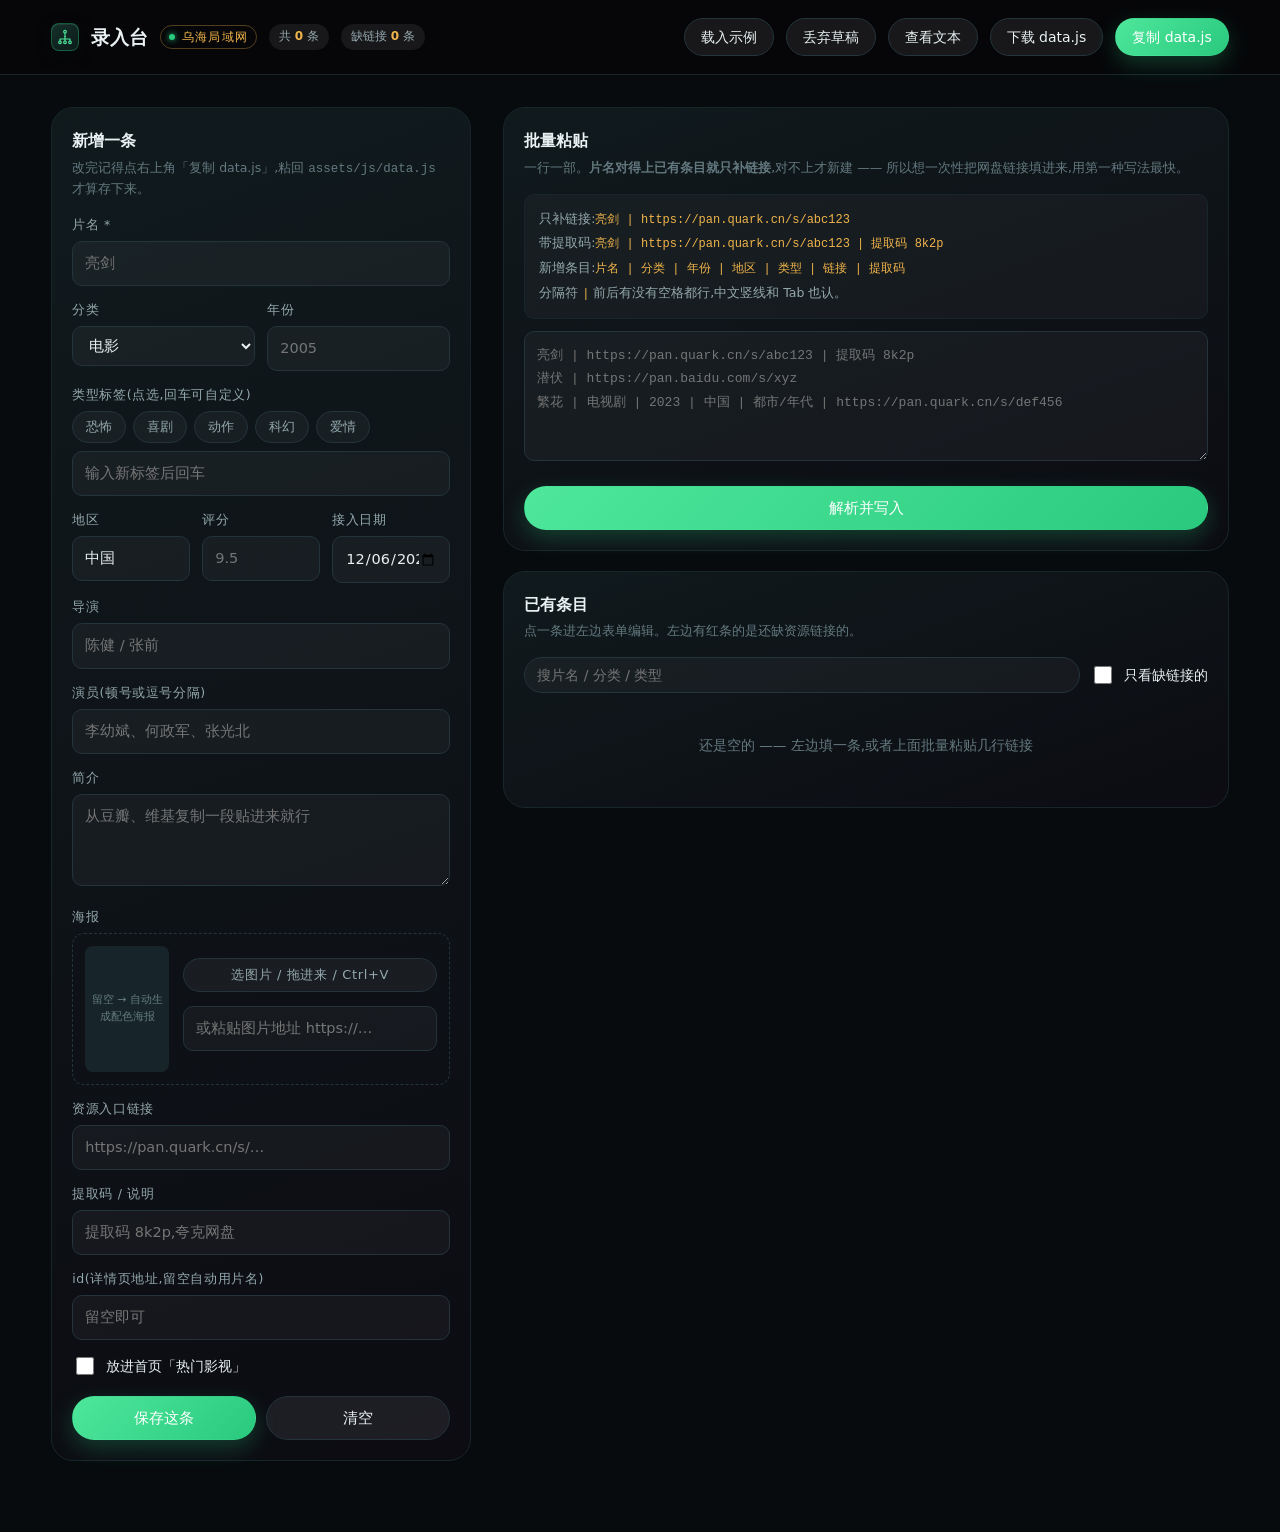
==== admin.html @ fc8cbd67 "视觉改走局域网路子:机房墨绿、节点拓扑、内网地址 配合馆主改名「乌海局域网」,把上一版的海军元素整套替换掉。 待馆主确认,不满意可 revert 本次提交退回海军版。  - 配色:深海墨蓝 → 机房墨" ====
<!DOCTYPE html>
<html lang="zh-CN">
<head>
<meta charset="UTF-8">
<meta name="viewport" content="width=device-width, initial-scale=1, viewport-fit=cover">
<meta name="theme-color" content="#07070a">
<meta name="robots" content="noindex">
<title>录入台 · 乌海局域网的影视收藏馆</title>
<link rel="icon" href="data:image/svg+xml,%3Csvg xmlns='http://www.w3.org/2000/svg' viewBox='0 0 32 32'%3E%3Crect width='32' height='32' rx='8' fill='%230b1a18'/%3E%3Cg fill='none' stroke='%234ee79b' stroke-width='2' stroke-linecap='round' stroke-linejoin='round'%3E%3Ccircle cx='16' cy='7.5' r='2.4'/%3E%3Ccircle cx='7.5' cy='24' r='2.4'/%3E%3Ccircle cx='16' cy='24' r='2.4'/%3E%3Ccircle cx='24.5' cy='24' r='2.4'/%3E%3Cpath d='M16 10v4'/%3E%3Cpath d='M7.5 21.6V18h17v3.6'/%3E%3Cpath d='M16 14v7.6'/%3E%3C/g%3E%3C/svg%3E">
<link rel="stylesheet" href="assets/css/style.css">
<style>
  /* 录入台专用样式,不影响对外的三个页面 */
  body { padding-bottom: 40px; }

  .admin-top {
    display: flex; flex-wrap: wrap; align-items: center; gap: 12px;
    padding: 18px var(--page-x); border-bottom: 1px solid var(--line-soft);
    position: sticky; top: 0; z-index: 40;
    background: rgba(7,7,10,.94); backdrop-filter: blur(16px);
  }
  .admin-top h1 { margin: 0; font-size: 19px; font-weight: 700; }
  .admin-top .badge {
    padding: 3px 10px; border-radius: 999px; font-size: 12px;
    background: rgba(255,255,255,.07); color: var(--text-dim);
  }
  .admin-top .badge b { color: var(--gold); font-variant-numeric: tabular-nums; }
  .admin-top .spacer { margin-inline-start: auto; }
  .admin-top .btn { height: 38px; padding: 0 16px; font-size: 14px; }

  .admin-wrap {
    display: grid; gap: clamp(18px, 3vw, 32px);
    padding: clamp(18px, 3vw, 32px) var(--page-x);
    grid-template-columns: minmax(0, 1fr);
    align-items: start;
  }
  @media (min-width: 1024px) { .admin-wrap { grid-template-columns: minmax(0, 420px) minmax(0, 1fr); } }

  .panel {
    border: 1px solid var(--line-soft); border-radius: var(--radius-lg);
    background: linear-gradient(160deg, var(--surface), #0c0c12); padding: 20px;
  }
  @media (min-width: 1024px) { .panel.sticky { position: sticky; top: 92px; } }
  .panel h2 { margin: 0 0 4px; font-size: 16px; font-weight: 600; }
  .panel .hint { margin: 0 0 16px; color: var(--text-faint); font-size: 12.5px; line-height: 1.6; }

  .field { margin-bottom: 14px; }
  .field label { display: block; margin-bottom: 6px; font-size: 12.5px; color: var(--text-dim); letter-spacing: .05em; }
  .field input[type=text], .field input[type=url], .field input[type=number],
  .field input[type=date], .field select, .field textarea {
    width: 100%; padding: 10px 12px; border-radius: 10px;
    border: 1px solid var(--line); background: rgba(255,255,255,.04);
    font-size: 14.5px; transition: border-color .2s, background .2s;
  }
  .field textarea { resize: vertical; min-height: 92px; line-height: 1.7; }
  .field input:focus, .field select:focus, .field textarea:focus {
    outline: none; border-color: #45454f; background: rgba(255,255,255,.07);
  }
  .field-row { display: grid; gap: 12px; grid-template-columns: repeat(2, minmax(0, 1fr)); }
  .field-row-3 { display: grid; gap: 12px; grid-template-columns: repeat(3, minmax(0, 1fr)); }

  .switch { display: flex; align-items: center; gap: 9px; font-size: 14px; cursor: pointer; }
  .switch input { width: 18px; height: 18px; accent-color: var(--accent); }

  #genre-chips { display: flex; flex-wrap: wrap; gap: 7px; margin-bottom: 8px; min-height: 32px; }

  /* 海报区 */
  .poster-drop {
    display: flex; gap: 14px; align-items: stretch;
    padding: 12px; border: 1px dashed var(--line); border-radius: 12px;
    transition: border-color .2s, background .2s;
  }
  .poster-drop.is-over { border-color: var(--accent-soft); background: rgba(229,50,45,.08); }
  #poster-preview {
    width: 84px; flex-shrink: 0; aspect-ratio: 2/3; border-radius: 8px;
    background: var(--surface-2); display: grid; place-items: center; overflow: hidden;
  }
  #poster-preview img { width: 100%; height: 100%; object-fit: cover; }
  .poster-empty { font-size: 11px; color: var(--text-faint); text-align: center; padding: 6px; line-height: 1.5; }
  .poster-ops { display: flex; flex-direction: column; gap: 8px; justify-content: center; min-width: 0; flex: 1; }
  .poster-ops .file-btn {
    display: inline-flex; align-items: center; justify-content: center; height: 34px;
    border: 1px solid var(--line); border-radius: 999px; font-size: 13px;
    cursor: pointer; background: rgba(255,255,255,.05);
  }
  .poster-ops .file-btn:hover { background: rgba(255,255,255,.1); }
  .poster-ops input[type=file] { display: none; }
  #poster-hint { font-size: 11.5px; color: var(--text-faint); }

  .form-actions { display: flex; gap: 10px; margin-top: 18px; }
  .form-actions .btn { flex: 1; height: 44px; }

  /* 批量区 */
  .bulk textarea {
    width: 100%; min-height: 130px; padding: 12px; border-radius: 10px;
    border: 1px solid var(--line); background: rgba(255,255,255,.04);
    font-family: ui-monospace, Menlo, Consolas, monospace; font-size: 13px; line-height: 1.8;
    resize: vertical;
  }
  .bulk .fmt {
    margin: 10px 0 12px; padding: 12px 14px; border-radius: 10px;
    background: rgba(255,255,255,.03); border: 1px solid var(--line-soft);
    font-size: 12.5px; color: var(--text-dim); line-height: 1.9;
  }
  .bulk .fmt code {
    font-family: ui-monospace, Menlo, Consolas, monospace;
    color: var(--gold); font-size: 12px;
  }

  /* 条目列表 */
  .list-head { display: flex; flex-wrap: wrap; align-items: center; gap: 10px; margin-bottom: 12px; }
  .list-head input[type=search] {
    flex: 1 1 180px; height: 36px; padding: 0 12px; border-radius: 999px;
    border: 1px solid var(--line); background: rgba(255,255,255,.04); font-size: 14px;
  }
  #list { list-style: none; margin: 0; padding: 0; max-height: 64vh; overflow-y: auto; }
  .row-item {
    display: flex; align-items: center; gap: 12px; padding: 9px 10px;
    border-radius: 10px; cursor: pointer; border: 1px solid transparent;
  }
  .row-item:hover { background: var(--surface-2); border-color: var(--line); }
  .row-item.is-missing { box-shadow: inset 2px 0 0 var(--accent); }
  .row-thumb {
    width: 34px; height: 51px; border-radius: 5px; flex-shrink: 0;
    background: var(--surface-2) center/cover no-repeat;
    display: grid; place-items: center; font-size: 15px; color: var(--text-faint);
  }
  .row-main { min-width: 0; flex: 1; }
  .row-title { display: block; font-size: 14.5px; white-space: nowrap; overflow: hidden; text-overflow: ellipsis; }
  .row-meta { display: block; font-size: 12px; color: var(--text-faint); }
  .row-flag { display: flex; gap: 6px; font-size: 11.5px; color: var(--text-faint); white-space: nowrap; }
  .row-flag b { font-weight: 500; padding: 1px 7px; border-radius: 5px; }
  .flag-miss { color: var(--accent-soft); background: rgba(229,50,45,.14); }
  .flag-warn { color: var(--gold); background: rgba(240,194,106,.12); }
  .row-empty { padding: 30px; text-align: center; color: var(--text-faint); font-size: 13.5px; }

  #export-text {
    width: 100%; min-height: 180px; margin-top: 12px; padding: 12px;
    border-radius: 10px; border: 1px solid var(--line); background: #0a0a0f;
    font-family: ui-monospace, Menlo, Consolas, monospace; font-size: 11.5px; line-height: 1.6;
  }

  .toast {
    position: fixed; left: 50%; bottom: 26px; transform: translate(-50%, 20px);
    z-index: 90; padding: 11px 20px; border-radius: 999px;
    background: #f4f4f7; color: #111; font-size: 14px; font-weight: 500;
    box-shadow: var(--shadow); opacity: 0; pointer-events: none;
    transition: opacity .25s, transform .25s;
  }
  .toast.is-on { opacity: 1; transform: translate(-50%, 0); }
  .toast.is-bad { background: var(--accent); color: #fff; }
</style>
</head>
<body data-page="admin">

<div class="admin-top">
  <a class="logo" href="index.html">
    <span class="logo-mark">
      <svg viewBox="0 0 24 24" fill="none" stroke="currentColor" stroke-width="1.7" stroke-linecap="round" stroke-linejoin="round" aria-hidden="true">
        <circle cx="12" cy="4" r="2"/><circle cx="4.5" cy="20" r="2"/>
        <circle cx="12" cy="20" r="2"/><circle cx="19.5" cy="20" r="2"/>
        <path d="M12 6v5"/><path d="M4.5 18v-3h15v3"/><path d="M12 11v7"/>
      </svg>
    </span>
  </a>
  <h1>录入台</h1>
  <span class="logo-owner" data-site="owner" style="display:inline-block">乌海局域网</span>
  <span class="badge">共 <b id="stat-total">0</b> 条</span>
  <span class="badge">缺链接 <b id="stat-missing">0</b> 条</span>

  <span class="spacer"></span>
  <button type="button" class="btn btn-ghost" id="btn-sample">载入示例</button>
  <button type="button" class="btn btn-ghost" id="btn-reset">丢弃草稿</button>
  <button type="button" class="btn btn-ghost" id="btn-show">查看文本</button>
  <button type="button" class="btn btn-ghost" id="btn-download">下载 data.js</button>
  <button type="button" class="btn btn-primary" id="btn-copy">复制 data.js</button>
</div>

<div class="admin-wrap">

  <!-- ======================= 左:单条录入 ======================= -->
  <form class="panel sticky" id="entry-form">
    <h2 id="form-title">新增一条</h2>
    <p class="hint">改完记得点右上角「复制 data.js」,粘回 <code>assets/js/data.js</code> 才算存下来。</p>

    <div class="field">
      <label for="f-title">片名 *</label>
      <input type="text" id="f-title" required placeholder="亮剑">
    </div>

    <div class="field-row">
      <div class="field">
        <label for="f-category">分类</label>
        <select id="f-category"></select>
      </div>
      <div class="field">
        <label for="f-year">年份</label>
        <input type="number" id="f-year" min="1900" max="2100" placeholder="2005">
      </div>
    </div>

    <div class="field">
      <label>类型标签(点选,回车可自定义)</label>
      <div id="genre-chips"></div>
      <input type="text" id="genre-add" placeholder="输入新标签后回车">
    </div>

    <div class="field-row-3">
      <div class="field">
        <label for="f-region">地区</label>
        <input type="text" id="f-region" placeholder="中国">
      </div>
      <div class="field">
        <label for="f-rating">评分</label>
        <input type="number" id="f-rating" step="0.1" min="0" max="10" placeholder="9.5">
      </div>
      <div class="field">
        <label for="f-added">接入日期</label>
        <input type="date" id="f-added">
      </div>
    </div>

    <div class="field">
      <label for="f-director">导演</label>
      <input type="text" id="f-director" placeholder="陈健 / 张前">
    </div>

    <div class="field">
      <label for="f-actors">演员(顿号或逗号分隔)</label>
      <input type="text" id="f-actors" placeholder="李幼斌、何政军、张光北">
    </div>

    <div class="field">
      <label for="f-desc">简介</label>
      <textarea id="f-desc" placeholder="从豆瓣、维基复制一段贴进来就行"></textarea>
    </div>

    <div class="field">
      <label>海报</label>
      <div class="poster-drop" id="poster-drop">
        <div id="poster-preview"><span class="poster-empty">留空 → 自动生成配色海报</span></div>
        <div class="poster-ops">
          <label class="file-btn">
            选图片 / 拖进来 / Ctrl+V
            <input type="file" id="f-poster-file" accept="image/*">
          </label>
          <input type="url" id="f-poster-url" placeholder="或粘贴图片地址 https://…">
          <span id="poster-hint"></span>
          <button type="button" class="file-btn" id="poster-clear" hidden>清除海报</button>
        </div>
      </div>
    </div>

    <div class="field">
      <label for="f-res">资源入口链接</label>
      <input type="url" id="f-res" placeholder="https://pan.quark.cn/s/…">
    </div>

    <div class="field">
      <label for="f-note">提取码 / 说明</label>
      <input type="text" id="f-note" placeholder="提取码 8k2p,夸克网盘">
    </div>

    <div class="field">
      <label for="f-id">id(详情页地址,留空自动用片名)</label>
      <input type="text" id="f-id" placeholder="留空即可">
    </div>

    <label class="switch">
      <input type="checkbox" id="f-hot"> 放进首页「热门影视」
    </label>

    <div class="form-actions">
      <button type="submit" class="btn btn-primary">保存这条</button>
      <button type="button" class="btn btn-ghost" id="btn-clear">清空</button>
      <button type="button" class="btn btn-ghost" id="btn-del" hidden>删除</button>
    </div>
  </form>

  <!-- ======================= 右:批量 + 列表 ======================= -->
  <div>
    <div class="panel bulk" style="margin-bottom: 20px">
      <h2>批量粘贴</h2>
      <p class="hint">一行一部。<b>片名对得上已有条目就只补链接</b>,对不上才新建 —— 所以想一次性把网盘链接填进来,用第一种写法最快。</p>

      <div class="fmt">
        只补链接:<code>亮剑 | https://pan.quark.cn/s/abc123</code><br>
        带提取码:<code>亮剑 | https://pan.quark.cn/s/abc123 | 提取码 8k2p</code><br>
        新增条目:<code>片名 | 分类 | 年份 | 地区 | 类型 | 链接 | 提取码</code><br>
        分隔符 <code>|</code> 前后有没有空格都行,中文竖线和 Tab 也认。
      </div>

      <textarea id="bulk-text" placeholder="亮剑 | https://pan.quark.cn/s/abc123 | 提取码 8k2p
潜伏 | https://pan.baidu.com/s/xyz
繁花 | 电视剧 | 2023 | 中国 | 都市/年代 | https://pan.quark.cn/s/def456"></textarea>
      <div class="form-actions">
        <button type="button" class="btn btn-primary" id="bulk-run">解析并写入</button>
      </div>
    </div>

    <div class="panel">
      <h2>已有条目</h2>
      <p class="hint">点一条进左边表单编辑。左边有红条的是还缺资源链接的。</p>
      <div class="list-head">
        <input type="search" id="list-search" placeholder="搜片名 / 分类 / 类型">
        <label class="switch"><input type="checkbox" id="only-missing"> 只看缺链接的</label>
      </div>
      <ul id="list"></ul>
      <textarea id="export-text" hidden readonly></textarea>
    </div>
  </div>
</div>

<div class="toast" id="toast"></div>

<script src="assets/js/site.js"></script>
<script src="assets/js/data.js"></script>
<!-- 只有录入台会加载示例数据;对外的三个页面不加载 -->
<script src="data/示例数据.js"></script>
<script src="assets/js/app.js"></script>
<script src="assets/js/admin.js"></script>
</body>
</html>
---- assets/css/style.css ----
/* ==========================================================================
   影视收藏馆 · 全站样式
   深色影院质感 / 海报卡片 / 手机 2 列 · 平板 3 列 · 电脑 5 列
   ========================================================================== */

/* --------------------------------------------------------------- 设计变量 */
:root {
  /* 机房打底。绿是链路灯(通了),琥珀是活动灯(在传),红留给告警 */
  --bg:            #070b0d;
  --bg-soft:       #0b1114;
  --surface:       #101a1d;
  --surface-2:     #17252a;
  --line:          #23343a;
  --line-soft:     #18262b;

  --text:          #e9f1f2;
  --text-dim:      #93a8ad;
  --text-faint:    #63797f;

  --accent:        #29c97e;   /* 链路灯绿 */
  --accent-soft:   #4ee79b;
  --alert:         #e5563f;   /* 告警 */
  --gold:          #f0b44a;   /* 活动灯琥珀 */

  --radius-sm: 8px;
  --radius:    14px;
  --radius-lg: 22px;

  --shadow:      0 18px 40px rgba(0, 0, 0, .55);
  --shadow-card: 0 12px 28px rgba(0, 0, 0, .45);

  --header-h: 66px;
  --page-x:   clamp(16px, 4vw, 56px);
  --ease:     cubic-bezier(.22, .61, .36, 1);

  --font: "PingFang SC", "Hiragino Sans GB", "Microsoft YaHei", "Source Han Sans SC",
          "Noto Sans CJK SC", system-ui, -apple-system, "Segoe UI", sans-serif;
  --font-serif: "Songti SC", "SimSun", "Source Han Serif SC", "Noto Serif CJK SC", serif;
}

/* ------------------------------------------------------------------ 基础 */
* { box-sizing: border-box; }

html { -webkit-text-size-adjust: 100%; }

body {
  margin: 0;
  background: var(--bg);
  color: var(--text);
  font-family: var(--font);
  font-size: 15px;
  line-height: 1.6;
  padding-bottom: env(safe-area-inset-bottom);
  -webkit-font-smoothing: antialiased;
}

/* 页面底部给手机底栏留出空间 */
body { padding-bottom: calc(72px + env(safe-area-inset-bottom)); }
@media (min-width: 768px) { body { padding-bottom: 0; } }

img { max-width: 100%; display: block; }

/* 元素只要设了 display,浏览器默认的 [hidden]{display:none} 就压不住了,
   而站里到处在用 hidden 开关区块,所以这里统一兜底 */
[hidden] { display: none !important; }

a { color: inherit; text-decoration: none; }

button, input, select { font: inherit; color: inherit; }

::selection { background: var(--accent); color: #fff; }

:focus-visible {
  outline: 2px solid var(--accent-soft);
  outline-offset: 3px;
  border-radius: 4px;
}

/* 滚动条(桌面) */
::-webkit-scrollbar { width: 10px; height: 10px; }
::-webkit-scrollbar-track { background: var(--bg); }
::-webkit-scrollbar-thumb { background: #25383e; border-radius: 10px; border: 3px solid var(--bg); }
::-webkit-scrollbar-thumb:hover { background: #334d55; }

.wrap { padding-inline: var(--page-x); }

.sr-only {
  position: absolute; width: 1px; height: 1px;
  padding: 0; margin: -1px; overflow: hidden;
  clip: rect(0 0 0 0); white-space: nowrap; border: 0;
}

/* ------------------------------------------------------------------ 顶栏 */
.site-header {
  position: sticky;
  top: 0;
  z-index: 50;
  height: var(--header-h);
  display: flex;
  align-items: center;
  gap: 18px;
  padding-inline: var(--page-x);
  background: rgba(7, 11, 13, .72);
  backdrop-filter: blur(18px) saturate(160%);
  -webkit-backdrop-filter: blur(18px) saturate(160%);
  border-bottom: 1px solid transparent;
  transition: background .3s var(--ease), border-color .3s var(--ease);
}
.site-header.is-stuck {
  background: rgba(7, 11, 13, .94);
  border-bottom-color: var(--line-soft);
}

.logo {
  display: flex;
  align-items: center;
  gap: 9px;
  font-size: 17px;
  font-weight: 700;
  letter-spacing: .06em;
  white-space: nowrap;
  flex-shrink: 0;
}
.logo-mark {
  width: 28px; height: 28px;
  border-radius: 8px;
  display: grid; place-items: center;
  background: linear-gradient(145deg, #16302a, #0b1a18);
  border: 1px solid rgba(41, 201, 126, .34);
  box-shadow: 0 4px 14px rgba(4, 12, 10, .6), inset 0 1px 0 rgba(255, 255, 255, .07);
  color: var(--accent-soft);
  flex-shrink: 0;
}
.logo-mark svg { width: 16px; height: 16px; }
.logo-text { background: linear-gradient(100deg, #fff 30%, #d7b98a); -webkit-background-clip: text; background-clip: text; color: transparent; }

/* 馆主署名:跟在站名后面的小字,窄屏收起免得挤掉搜索框 */
.logo-owner {
  display: inline-block;
  padding: 2px 8px;
  border: 1px solid rgba(240, 180, 74, .32);
  border-radius: 999px;
  color: var(--gold);
  font-size: 11.5px;
  font-weight: 500;
  letter-spacing: .1em;
  white-space: nowrap;
}
/* 手机上放不下「站名 + 署名」两截,那就让署名直接当品牌 —— 
   反正这是私人片库,名字比「影视收藏馆」四个字更该留在顶栏 */
@media (max-width: 519px) {
  .logo-text { display: none; }
  .logo-owner {
    padding: 0;
    border: 0;
    background: none;
    font-size: 16px;
    font-weight: 700;
    letter-spacing: .04em;
  }
}

/* 署名前面那颗小灯:链路已连接 */
.logo-owner::before {
  content: '';
  display: inline-block;
  width: 6px; height: 6px;
  margin-inline-end: 7px;
  vertical-align: 1px;
  border-radius: 50%;
  background: var(--accent);
  box-shadow: 0 0 6px var(--accent);
  animation: link-blink 3.2s ease-in-out infinite;
}
@keyframes link-blink { 0%, 88%, 100% { opacity: 1; } 92% { opacity: .25; } }
@media (prefers-reduced-motion: reduce) { .logo-owner::before { animation: none; } }

.footer-sign { color: var(--text-dim); font-size: 12.5px; letter-spacing: .06em; white-space: nowrap; }
.footer-sign b { color: var(--gold); font-weight: 600; }

.main-nav { display: none; gap: 4px; margin-inline-start: 8px; }
@media (min-width: 768px) { .main-nav { display: flex; } }
.main-nav a {
  padding: 7px 14px;
  border-radius: 999px;
  font-size: 14.5px;
  color: var(--text-dim);
  transition: color .2s, background .2s;
}
.main-nav a:hover { color: var(--text); background: rgba(255, 255, 255, .06); }
.main-nav a.is-active { color: var(--text); font-weight: 600; }
.main-nav a.is-active::after {
  content: '';
  display: block;
  height: 2px; width: 18px;
  margin: 4px auto -4px;
  border-radius: 2px;
  background: var(--accent);
}

/* 顶栏搜索 */
.header-search {
  margin-inline-start: auto;
  position: relative;
  flex: 0 1 340px;
  min-width: 0;
}
.header-search input {
  width: 100%;
  height: 40px;
  padding: 0 38px 0 40px;
  border-radius: 999px;
  border: 1px solid var(--line);
  background: rgba(255, 255, 255, .05);
  transition: border-color .2s, background .2s, box-shadow .2s;
}
.header-search input::placeholder { color: var(--text-faint); }
.header-search input:focus {
  outline: none;
  border-color: #2f4a52;
  background: rgba(255, 255, 255, .09);
  box-shadow: 0 0 0 4px rgba(41, 201, 126, .14);
}
.header-search .icon-search {
  position: absolute; left: 14px; top: 50%;
  transform: translateY(-50%);
  width: 16px; height: 16px;
  color: var(--text-faint);
  pointer-events: none;
}
.header-search .clear-btn {
  position: absolute; right: 8px; top: 50%;
  transform: translateY(-50%);
  width: 26px; height: 26px;
  border: 0; border-radius: 50%;
  background: rgba(255, 255, 255, .1);
  color: var(--text-dim);
  cursor: pointer;
  display: none;
  place-items: center;
  font-size: 15px;
  line-height: 1;
}
.header-search.has-value .clear-btn { display: grid; }
.header-search .clear-btn:hover { background: rgba(255, 255, 255, .18); color: #fff; }

/* 顶栏搜索联想 */
.suggest {
  position: absolute;
  top: calc(100% + 10px);
  left: 0; right: 0;
  background: var(--surface);
  border: 1px solid var(--line);
  border-radius: var(--radius);
  box-shadow: var(--shadow);
  overflow: hidden;
  display: none;
  max-height: min(60vh, 420px);
  overflow-y: auto;
}
.suggest.is-open { display: block; }
.suggest-item {
  display: flex;
  align-items: center;
  gap: 12px;
  padding: 9px 12px;
  cursor: pointer;
  border-bottom: 1px solid var(--line-soft);
}
.suggest-item:last-child { border-bottom: 0; }
.suggest-item:hover, .suggest-item.is-cursor { background: var(--surface-2); }
.suggest-thumb { width: 34px; height: 48px; border-radius: 5px; overflow: hidden; flex-shrink: 0; }
.suggest-body { min-width: 0; }
.suggest-title { font-size: 14.5px; white-space: nowrap; overflow: hidden; text-overflow: ellipsis; }
.suggest-meta { font-size: 12px; color: var(--text-faint); }
.suggest-empty { padding: 18px; text-align: center; color: var(--text-faint); font-size: 13.5px; }

/* ------------------------------------------------------------ 手机底部导航 */
.tab-bar {
  position: fixed;
  left: 0; right: 0; bottom: 0;
  z-index: 60;
  display: grid;
  grid-template-columns: repeat(4, 1fr);
  background: rgba(9, 15, 17, .93);
  backdrop-filter: blur(20px);
  -webkit-backdrop-filter: blur(20px);
  border-top: 1px solid var(--line-soft);
  padding-bottom: env(safe-area-inset-bottom);
}
@media (min-width: 768px) { .tab-bar { display: none; } }
.tab-bar a {
  display: flex;
  flex-direction: column;
  align-items: center;
  gap: 3px;
  padding: 9px 0 8px;
  font-size: 11px;
  color: var(--text-faint);
  min-height: 56px;
  justify-content: center;
}
.tab-bar a svg { width: 21px; height: 21px; }
.tab-bar a.is-active { color: var(--accent-soft); }

/* --------------------------------------------------------------- 通用组件 */
.section { margin-block: clamp(30px, 5vw, 54px); }

.section-head {
  display: flex;
  align-items: baseline;
  gap: 14px;
  margin-bottom: 16px;
  padding-inline: var(--page-x);
}
.section-title {
  margin: 0;
  font-size: clamp(19px, 2.4vw, 25px);
  font-weight: 700;
  letter-spacing: .02em;
}
.section-title .bar {          /* 链路指示:上绿下琥珀,取自交换机面板灯 */
  display: inline-block;
  width: 4px; height: .9em;
  margin-inline-end: 10px;
  vertical-align: -1px;
  border-radius: 2px;
  background: linear-gradient(180deg, var(--accent) 0 55%, var(--gold) 55% 100%);
}
.section-sub { color: var(--text-faint); font-size: 13px; }
.section-more {
  margin-inline-start: auto;
  color: var(--text-dim);
  font-size: 13.5px;
  white-space: nowrap;
  transition: color .2s;
}
.section-more:hover { color: var(--accent-soft); }

.btn {
  display: inline-flex;
  align-items: center;
  justify-content: center;
  gap: 8px;
  height: 44px;
  padding: 0 22px;
  border: 1px solid transparent;
  border-radius: 999px;
  background: var(--surface-2);
  font-size: 15px;
  font-weight: 500;
  cursor: pointer;
  transition: transform .15s var(--ease), background .2s, border-color .2s, opacity .2s;
}
.btn:hover { transform: translateY(-1px); }
.btn:active { transform: translateY(0); }
.btn svg { width: 17px; height: 17px; }
.btn-primary {
  background: linear-gradient(135deg, var(--accent-soft), var(--accent));
  color: #fff;
  box-shadow: 0 8px 22px rgba(41, 201, 126, .26);
}
.btn-ghost { background: rgba(255, 255, 255, .07); border-color: var(--line); }
.btn-ghost:hover { background: rgba(255, 255, 255, .12); }
.btn[aria-disabled="true"] {
  opacity: .45;
  cursor: not-allowed;
  background: var(--surface-2);
  box-shadow: none;
  color: var(--text-dim);
}
.btn[aria-disabled="true"]:hover { transform: none; }

.chip {
  display: inline-flex;
  align-items: center;
  gap: 5px;
  height: 32px;
  padding: 0 13px;
  border-radius: 999px;
  border: 1px solid var(--line);
  background: rgba(255, 255, 255, .04);
  color: var(--text-dim);
  font-size: 13px;
  white-space: nowrap;
  cursor: pointer;
  transition: color .18s, background .18s, border-color .18s;
}
.chip:hover { color: var(--text); border-color: #2b4249; }
.chip.is-on {
  background: var(--accent);
  border-color: var(--accent);
  color: #fff;
  font-weight: 500;
}
/* “全部”是默认态,不该抢主色 */
.chip.is-on[data-val=""] {
  background: rgba(255, 255, 255, .14);
  border-color: transparent;
  color: var(--text);
}

.tag {
  display: inline-block;
  padding: 2px 8px;
  border-radius: 5px;
  background: rgba(255, 255, 255, .07);
  color: var(--text-dim);
  font-size: 11.5px;
  line-height: 1.7;
  white-space: nowrap;
}

/* ------------------------------------------------------------- 海报卡片 */
.card {
  display: block;
  position: relative;
  min-width: 0;
  transition: transform .28s var(--ease);
}
@media (hover: hover) {
  .card:hover { transform: translateY(-6px); z-index: 3; }
}

.poster {
  position: relative;
  aspect-ratio: 2 / 3;
  border-radius: var(--radius);
  overflow: hidden;
  background: var(--surface);
  box-shadow: var(--shadow-card);
  isolation: isolate;
}
.poster img { width: 100%; height: 100%; object-fit: cover; }

/* 自动生成的海报(无图源时) */
.poster-gen {
  position: absolute;
  inset: 0;
  display: flex;
  flex-direction: column;
  justify-content: flex-end;
  padding: 12px;
  overflow: hidden;
}
.poster-gen::before {          /* 底部压暗,保证片名可读 */
  content: '';
  position: absolute;
  inset: auto 0 0 0;
  height: 62%;
  background: linear-gradient(to top, rgba(0, 0, 0, .74) 0%, rgba(0, 0, 0, .34) 45%, transparent 100%);
  pointer-events: none;
}
.poster-gen::after {           /* 细颗粒质感 */
  content: '';
  position: absolute; inset: 0;
  background-image: repeating-linear-gradient(45deg, rgba(255,255,255,.035) 0 1px, transparent 1px 3px);
  mix-blend-mode: overlay;
  pointer-events: none;
}
.poster-glyph {
  position: absolute;
  right: -.1em;
  top: -.06em;
  font-family: var(--font-serif);
  font-size: clamp(96px, 20vw, 190px);
  font-weight: 700;
  line-height: .8;
  color: rgba(255, 255, 255, .12);
  pointer-events: none;
  user-select: none;
}
.poster-cap {
  position: relative;
  display: flex;
  flex-direction: column;
  gap: 5px;
}
.poster-name {
  font-family: var(--font-serif);
  font-size: clamp(16px, 2.4vw, 23px);
  font-weight: 700;
  line-height: 1.25;
  letter-spacing: .04em;
  color: rgba(255, 255, 255, .96);
  text-shadow: 0 2px 14px rgba(0, 0, 0, .6);
  display: -webkit-box;
  -webkit-line-clamp: 2;
  -webkit-box-orient: vertical;
  overflow: hidden;
}
.poster-name::after {        /* 片名下的小短线,像海报上的装饰 */
  content: '';
  display: block;
  width: 26px; height: 2px;
  margin-top: 8px;
  border-radius: 2px;
  background: rgba(255, 255, 255, .5);
}
.poster-badge {
  position: absolute;
  top: 12px; left: 12px;
  padding: 3px 8px;
  border-radius: 5px;
  background: rgba(0, 0, 0, .42);
  backdrop-filter: blur(6px);
  font-size: 11px;
  letter-spacing: .08em;
  color: rgba(255, 255, 255, .82);
}
.poster-foot {
  position: relative;
  font-size: 11.5px;
  letter-spacing: .22em;
  color: rgba(255, 255, 255, .55);
}

/* 评分角标 */
.poster-score {
  position: absolute;
  top: 10px; right: 10px;
  z-index: 2;
  padding: 2px 7px;
  border-radius: 6px;
  background: rgba(0, 0, 0, .6);
  backdrop-filter: blur(6px);
  color: var(--gold);
  font-size: 12px;
  font-weight: 700;
  font-variant-numeric: tabular-nums;
}

/* 悬停浮层 */
.poster-hover {
  position: absolute;
  inset: 0;
  z-index: 3;
  display: flex;
  flex-direction: column;
  justify-content: flex-end;
  gap: 7px;
  padding: 14px 13px;
  background: linear-gradient(to top, rgba(4,8,9,.96) 12%, rgba(4,8,9,.72) 48%, rgba(4,8,9,0) 100%);
  opacity: 0;
  transition: opacity .26s var(--ease);
}
@media (hover: hover) {
  .card:hover .poster-hover { opacity: 1; }
}
.poster-hover .ph-title { font-size: 15px; font-weight: 600; }
.poster-hover .ph-line {
  font-size: 12px;
  color: var(--text-dim);
  display: flex;
  flex-wrap: wrap;
  gap: 6px;
}
.poster-hover .ph-desc {
  font-size: 12px;
  line-height: 1.55;
  color: #c8c8d4;
  display: -webkit-box;
  -webkit-line-clamp: 3;
  -webkit-box-orient: vertical;
  overflow: hidden;
}
.poster-hover .ph-cta {
  margin-top: 3px;
  font-size: 12.5px;
  font-weight: 600;
  color: var(--accent-soft);
  display: flex;
  align-items: center;
  gap: 4px;
}
.poster-hover .ph-cta svg { width: 13px; height: 13px; }

/* 卡片文字区 */
.card-body { padding: 10px 2px 0; }
.card-title {
  font-size: 14.5px;
  font-weight: 500;
  line-height: 1.4;
  white-space: nowrap;
  overflow: hidden;
  text-overflow: ellipsis;
}
.card-meta {
  margin-top: 4px;
  display: flex;
  align-items: center;
  gap: 6px;
  font-size: 12px;
  color: var(--text-faint);
  white-space: nowrap;
  overflow: hidden;
}
.card-meta .dot { opacity: .45; }
.card-tags { margin-top: 6px; display: flex; gap: 5px; overflow: hidden; }

/* --------------------------------------------------- 海报网格(响应式列数) */
.poster-grid {
  display: grid;
  gap: clamp(14px, 2vw, 26px) clamp(10px, 1.6vw, 20px);
  grid-template-columns: repeat(2, minmax(0, 1fr));   /* 手机:双列 */
}
@media (max-width: 359px) {                            /* 窄屏手机:单列 */
  .poster-grid { grid-template-columns: minmax(0, 1fr); }
}
@media (min-width: 768px)  { .poster-grid { grid-template-columns: repeat(3, minmax(0, 1fr)); } } /* 平板:三列 */
@media (min-width: 1024px) { .poster-grid { grid-template-columns: repeat(4, minmax(0, 1fr)); } }
@media (min-width: 1280px) { .poster-grid { grid-template-columns: repeat(5, minmax(0, 1fr)); } } /* 电脑:五列 */
@media (min-width: 1800px) { .poster-grid { grid-template-columns: repeat(6, minmax(0, 1fr)); } }

/* ------------------------------------------------------------ 横向影片行 */
.row-wrap { position: relative; }
.row {
  display: grid;
  grid-auto-flow: column;
  grid-auto-columns: minmax(140px, 1fr);
  gap: 14px;
  overflow-x: auto;
  scroll-snap-type: x mandatory;
  scroll-behavior: smooth;
  padding-inline: var(--page-x);
  scroll-padding-inline: var(--page-x);   /* 否则吸附会把首张卡片顶到边缘 */
  padding-bottom: 6px;
  scrollbar-width: none;
}
.row::-webkit-scrollbar { display: none; }
.row > * { scroll-snap-align: start; }
@media (min-width: 480px)  { .row { grid-auto-columns: minmax(160px, 1fr); } }
@media (min-width: 768px)  { .row { grid-auto-columns: minmax(180px, 1fr); } }
@media (min-width: 1280px) { .row { grid-auto-columns: minmax(200px, 1fr); } }

.row-nav {
  position: absolute;
  top: 0; bottom: 34px;
  width: 46px;
  border: 0;
  display: none;
  place-items: center;
  cursor: pointer;
  color: #fff;
  background: linear-gradient(90deg, rgba(7,11,13,.92), rgba(7,11,13,0));
  opacity: 0;
  transition: opacity .22s;
  z-index: 4;
}
.row-nav svg { width: 24px; height: 24px; filter: drop-shadow(0 2px 6px rgba(0,0,0,.6)); }
.row-nav.prev { left: 0; }
.row-nav.next { right: 0; transform: scaleX(-1); }
@media (hover: hover) and (min-width: 1024px) {
  .row-nav { display: grid; }
  .row-wrap:hover .row-nav { opacity: 1; }
  .row-nav:disabled { opacity: 0 !important; pointer-events: none; }
}

/* ------------------------------------------------------------- 首页 · 头图 */
.hero {
  position: relative;
  min-height: min(78vh, 620px);
  display: flex;
  align-items: flex-end;
  padding: 0 var(--page-x) clamp(34px, 6vw, 66px);
  overflow: hidden;
  border-bottom: 1px solid var(--line-soft);
}
/* 一部片子都没有时,头图不必占满一屏 */
.hero.is-bare { min-height: auto; padding-block: clamp(40px, 7vw, 76px); }

/* 手机屏幕本来就窄,头图再占大半屏,海报就全被推到折叠线以下了 */
@media (max-width: 640px) {
  .hero { min-height: auto; padding-block: 26px 34px; }
  .hero h1 { font-size: clamp(28px, 8vw, 40px); }
}

.hero-bg { position: absolute; inset: 0; z-index: 0; }
.hero-bg::before {
  content: '';
  position: absolute; inset: 0;
  background:
    radial-gradient(110% 85% at 80% 18%, rgba(41, 201, 126, .16), transparent 60%),
    radial-gradient(90% 70% at 8% 90%, rgba(240, 180, 74, .10), transparent 62%),
    radial-gradient(140% 110% at 42% 32%, rgba(17, 48, 48, .55), transparent 72%),
    linear-gradient(180deg, #0a1518 0%, #070b0d 88%);
}
.hero-bg::after {                /* 海图上的经纬网格 */
  content: '';
  position: absolute; inset: 0;
  background-image:
    repeating-linear-gradient(90deg, rgba(120, 220, 180, .045) 0 1px, transparent 1px 64px),
    repeating-linear-gradient(0deg,  rgba(120, 220, 180, .03) 0 1px, transparent 1px 64px);
}

/* 节点连线图:画在 canvas 上,压得很低,只是让画面活一点 */
.hero-net {
  position: absolute;
  inset: 0;
  z-index: 0;
  width: 100%;
  height: 100%;
  pointer-events: none;
  opacity: .55;
}
@media (max-width: 640px) { .hero-net { opacity: .38; } }

.hero-inner { position: relative; z-index: 1; max-width: 720px; }

/* 头图右侧的三张海报,纯装饰,窄屏不出现 */
.hero-art {
  position: absolute;
  right: clamp(20px, 5vw, 76px);
  top: 50%;
  transform: translateY(-46%);
  z-index: 1;
  display: none;
  gap: 18px;
  pointer-events: none;
  perspective: 1200px;
}
@media (min-width: 1024px) { .hero-art { display: flex; } }
.hero-art .poster {
  width: clamp(130px, 13vw, 186px);
  box-shadow: 0 30px 60px rgba(0, 0, 0, .6);
  transform: rotateY(-16deg) rotateZ(var(--tilt, 0deg));
  opacity: .96;
}
.hero-art > *:nth-child(1) { --tilt: -3deg; margin-top: 46px; opacity: .7; }
.hero-art > *:nth-child(2) { --tilt:  0deg; }
.hero-art > *:nth-child(3) { --tilt:  3deg; margin-top: 46px; opacity: .7; }
.hero-kicker {
  display: inline-flex;
  align-items: center;
  gap: 8px;
  margin-bottom: 16px;
  padding: 5px 13px;
  border: 1px solid rgba(240, 180, 74, .35);
  border-radius: 999px;
  color: var(--gold);
  font-size: 12.5px;
  letter-spacing: .14em;
}
.hero h1 {
  margin: 0 0 14px;
  font-size: clamp(32px, 6.4vw, 62px);
  line-height: 1.12;
  font-weight: 800;
  letter-spacing: .01em;
}
.hero h1 .accent {
  background: linear-gradient(105deg, #fff 20%, var(--gold) 90%);
  -webkit-background-clip: text; background-clip: text; color: transparent;
}
.hero p {
  margin: 0 0 26px;
  max-width: 46ch;
  color: #c2c2ce;
  font-size: clamp(14px, 1.6vw, 16.5px);
}
.hero-actions { display: flex; flex-wrap: wrap; gap: 12px; }
.hero-stats {
  display: flex;
  flex-wrap: wrap;
  gap: clamp(20px, 4vw, 44px);
  margin-top: clamp(28px, 4vw, 44px);
  padding-top: clamp(20px, 3vw, 28px);
  border-top: 1px solid rgba(255, 255, 255, .09);
}
.hero-stat b {
  display: block;
  font-size: clamp(22px, 3.2vw, 30px);
  font-weight: 700;
  font-variant-numeric: tabular-nums;
  letter-spacing: .02em;
}
.hero-stat span { font-size: 12.5px; color: var(--text-faint); letter-spacing: .1em; }

/* --------------------------------------------------------- 首页 · 分类入口 */
.cat-grid {
  display: grid;
  gap: 14px;
  grid-template-columns: repeat(2, minmax(0, 1fr));
  padding-inline: var(--page-x);
}
@media (min-width: 768px) { .cat-grid { grid-template-columns: repeat(4, minmax(0, 1fr)); } }

.cat-card {
  position: relative;
  display: flex;
  flex-direction: column;
  gap: 12px;
  padding: 18px 16px 16px;
  border: 1px solid var(--line-soft);
  border-radius: var(--radius-lg);
  background: linear-gradient(160deg, var(--surface), #0c0c12);
  overflow: hidden;
  transition: transform .25s var(--ease), border-color .25s, box-shadow .25s;
}
.cat-card::before {
  content: '';
  position: absolute;
  inset: -40% -10% auto auto;
  width: 180px; height: 180px;
  border-radius: 50%;
  background: var(--cat-color, var(--accent));
  opacity: .16;
  filter: blur(28px);
  transition: opacity .25s;
}
.cat-card:hover {
  transform: translateY(-4px);
  border-color: #2b4249;
  box-shadow: var(--shadow);
}
.cat-card:hover::before { opacity: .3; }
.cat-head { position: relative; display: flex; align-items: center; gap: 10px; }
.cat-icon {
  width: 34px; height: 34px;
  border-radius: 10px;
  display: grid; place-items: center;
  background: color-mix(in srgb, var(--cat-color, var(--accent)) 22%, transparent);
  color: var(--cat-color, var(--accent));
  flex-shrink: 0;
}
.cat-icon svg { width: 18px; height: 18px; }
.cat-name { font-size: 16.5px; font-weight: 600; }
.cat-count { margin-inline-start: auto; font-size: 12px; color: var(--text-faint); font-variant-numeric: tabular-nums; }
.cat-genres { position: relative; display: flex; flex-wrap: wrap; gap: 7px; }
.cat-genres .chip { height: 27px; padding: 0 10px; font-size: 12px; background: rgba(255,255,255,.05); }

/* ------------------------------------------------------------- 片库筛选栏 */
.page-head {
  padding: clamp(24px, 4vw, 44px) var(--page-x) 0;
}
.page-title {
  margin: 0 0 6px;
  font-size: clamp(24px, 3.6vw, 36px);
  font-weight: 700;
}
.page-desc { margin: 0; color: var(--text-faint); font-size: 14px; }

.filters {
  position: sticky;
  top: var(--header-h);
  z-index: 30;
  margin-top: 22px;
  padding: 14px var(--page-x);
  background: rgba(7, 11, 13, .9);
  backdrop-filter: blur(16px);
  -webkit-backdrop-filter: blur(16px);
  border-bottom: 1px solid var(--line-soft);
}
.filter-row {
  display: flex;
  align-items: center;
  gap: 10px;
  overflow-x: auto;
  scrollbar-width: none;
  padding-bottom: 2px;
}
.filter-row::-webkit-scrollbar { display: none; }
.filter-row + .filter-row { margin-top: 10px; }
.filter-label {
  flex-shrink: 0;
  width: 3.4em;
  font-size: 12.5px;
  color: var(--text-faint);
  letter-spacing: .08em;
}
.filter-row .chip { flex-shrink: 0; }

/* 分类主 Tab */
.cat-tabs { display: flex; gap: 8px; overflow-x: auto; scrollbar-width: none; }
.cat-tabs::-webkit-scrollbar { display: none; }
.cat-tab {
  flex-shrink: 0;
  height: 38px;
  padding: 0 18px;
  border: 0;
  border-radius: 999px;
  background: transparent;
  color: var(--text-dim);
  font-size: 15px;
  cursor: pointer;
  transition: color .2s, background .2s;
}
.cat-tab:hover { color: var(--text); background: rgba(255,255,255,.05); }
.cat-tab.is-on { background: #fff; color: #101018; font-weight: 600; }

.result-bar {
  display: flex;
  align-items: center;
  gap: 12px;
  flex-wrap: wrap;
  margin: 18px 0 16px;
  padding-inline: var(--page-x);
}
.result-count { font-size: 13.5px; color: var(--text-faint); }
.result-count b { color: var(--text); font-variant-numeric: tabular-nums; }
.sort-select {
  margin-inline-start: auto;
  height: 36px;
  padding: 0 32px 0 12px;
  border: 1px solid var(--line);
  border-radius: 999px;
  background: var(--surface) url("data:image/svg+xml,%3Csvg xmlns='http://www.w3.org/2000/svg' viewBox='0 0 24 24' fill='none' stroke='%23a4a4b4' stroke-width='2.2' stroke-linecap='round'%3E%3Cpath d='M6 9l6 6 6-6'/%3E%3C/svg%3E") no-repeat right 10px center / 15px;
  font-size: 13.5px;
  cursor: pointer;
  appearance: none;
  -webkit-appearance: none;
}
.active-filters { display: flex; flex-wrap: wrap; gap: 8px; }
.active-filters .chip.is-on { background: var(--surface-2); border-color: #2b4249; color: var(--text); }
.active-filters .chip.is-on::after { content: '×'; font-size: 15px; opacity: .7; }

.grid-area { padding-inline: var(--page-x); padding-bottom: clamp(40px, 6vw, 80px); }

.empty {
  padding: clamp(50px, 9vw, 96px) 20px;
  text-align: center;
  color: var(--text-faint);
}
.empty-icon {
  width: 54px; height: 54px;
  margin: 0 auto 16px;
  color: #25383e;
}
.empty h3 { margin: 0 0 8px; color: var(--text-dim); font-size: 17px; font-weight: 600; }
.empty p { margin: 0 0 20px; font-size: 14px; }

/* --------------------------------------------------------------- 详情页 */
.detail-hero {
  position: relative;
  padding: clamp(26px, 5vw, 60px) var(--page-x) clamp(28px, 4vw, 48px);
  overflow: hidden;
  border-bottom: 1px solid var(--line-soft);
}
.detail-bg {
  position: absolute;
  inset: 0;
  z-index: 0;
  opacity: .5;
}
.detail-bg::after {
  content: '';
  position: absolute; inset: 0;
  background: linear-gradient(180deg, rgba(7,11,13,.55) 0%, rgba(7,11,13,.9) 62%, var(--bg) 100%);
  backdrop-filter: blur(60px);
  -webkit-backdrop-filter: blur(60px);
}

.crumb {
  position: relative; z-index: 1;
  display: flex; align-items: center; gap: 7px;
  margin-bottom: clamp(18px, 3vw, 30px);
  font-size: 13px;
  color: var(--text-faint);
}
.crumb a:hover { color: var(--text); }
.crumb svg { width: 13px; height: 13px; opacity: .55; }

.detail-main {
  position: relative;
  z-index: 1;
  display: grid;
  gap: clamp(20px, 4vw, 44px);
  grid-template-columns: minmax(0, 1fr);
}
@media (min-width: 768px) {
  .detail-main { grid-template-columns: minmax(210px, 288px) minmax(0, 1fr); }
}
.detail-poster {
  width: min(56vw, 240px);
  margin-inline: auto;
}
@media (min-width: 768px) { .detail-poster { width: 100%; margin: 0; } }
.detail-poster .poster { box-shadow: 0 28px 60px rgba(0, 0, 0, .7); }

.detail-title {
  margin: 0 0 12px;
  font-size: clamp(26px, 4.6vw, 46px);
  line-height: 1.15;
  font-weight: 800;
}
.detail-facts {
  display: flex;
  flex-wrap: wrap;
  align-items: center;
  gap: 10px;
  margin-bottom: 22px;
  color: var(--text-dim);
  font-size: 14px;
}
.detail-score {
  display: inline-flex;
  align-items: baseline;
  gap: 3px;
  color: var(--gold);
  font-weight: 700;
}
.detail-score b { font-size: 22px; font-variant-numeric: tabular-nums; }
.detail-score span { font-size: 12px; opacity: .7; }

.info-list {
  display: grid;
  gap: 14px;
  margin: 0 0 26px;
  padding: 0;
}
@media (min-width: 640px) { .info-list { grid-template-columns: repeat(2, minmax(0, 1fr)); } }
.info-item { display: flex; gap: 12px; align-items: flex-start; }
.info-item dt {
  flex-shrink: 0;
  width: 3.6em;
  color: var(--text-faint);
  font-size: 13.5px;
  letter-spacing: .06em;
}
.info-item dd { margin: 0; font-size: 14.5px; min-width: 0; }
.info-item dd .chips { display: flex; flex-wrap: wrap; gap: 7px; }
/* 内网地址:等宽数字,像终端里打出来的 */
.hull-no {
  font-variant-numeric: tabular-nums;
  letter-spacing: .08em;
  color: var(--accent-soft);
  font-weight: 600;
  font-family: ui-monospace, Menlo, Consolas, monospace;
  font-size: 13.5px;
}

.detail-block { margin-bottom: 26px; }
.detail-block h2 {
  margin: 0 0 10px;
  font-size: 15px;
  font-weight: 600;
  color: var(--text-dim);
  letter-spacing: .1em;
}
.detail-desc {
  margin: 0;
  max-width: 74ch;
  color: #cdcdd8;
  font-size: 15px;
  line-height: 1.85;
}
.actor-list { display: flex; flex-wrap: wrap; gap: 8px; }
.actor {
  display: inline-flex;
  align-items: center;
  gap: 8px;
  padding: 6px 14px 6px 6px;
  border: 1px solid var(--line-soft);
  border-radius: 999px;
  background: rgba(255, 255, 255, .04);
  font-size: 13.5px;
}
.actor-avatar {
  width: 26px; height: 26px;
  border-radius: 50%;
  display: grid; place-items: center;
  font-size: 12.5px;
  font-weight: 600;
  color: #0d0d12;
  flex-shrink: 0;
}

.detail-actions {
  display: flex;
  flex-wrap: wrap;
  gap: 12px;
  padding-top: 22px;
  border-top: 1px solid var(--line-soft);
}
@media (max-width: 519px) {
  .detail-actions .btn { flex: 1 1 100%; height: 50px; font-size: 16px; }
}
.resource-note { flex-basis: 100%; margin: 0; color: var(--text-faint); font-size: 12.5px; }

/* ------------------------------------------------------------------ 页脚 */
.site-footer {
  margin-top: clamp(40px, 6vw, 80px);
  padding: 34px var(--page-x) 40px;
  border-top: 1px solid var(--line-soft);
  color: var(--text-faint);
  font-size: 13px;
  display: flex;
  flex-wrap: wrap;
  gap: 12px 26px;
  align-items: center;
}
.site-footer .logo { font-size: 14px; opacity: .85; }
.site-footer nav { display: flex; gap: 18px; margin-inline-start: auto; }
.site-footer a:hover { color: var(--text-dim); }

/* --------------------------------------------------------------- 入场动效 */
@media (prefers-reduced-motion: no-preference) {
  .reveal { opacity: 0; transform: translateY(14px); }
  .reveal.is-in { opacity: 1; transform: none; transition: opacity .5s var(--ease), transform .5s var(--ease); }
}
@media (prefers-reduced-motion: reduce) {
  * { animation-duration: .01ms !important; transition-duration: .01ms !important; scroll-behavior: auto !important; }
}
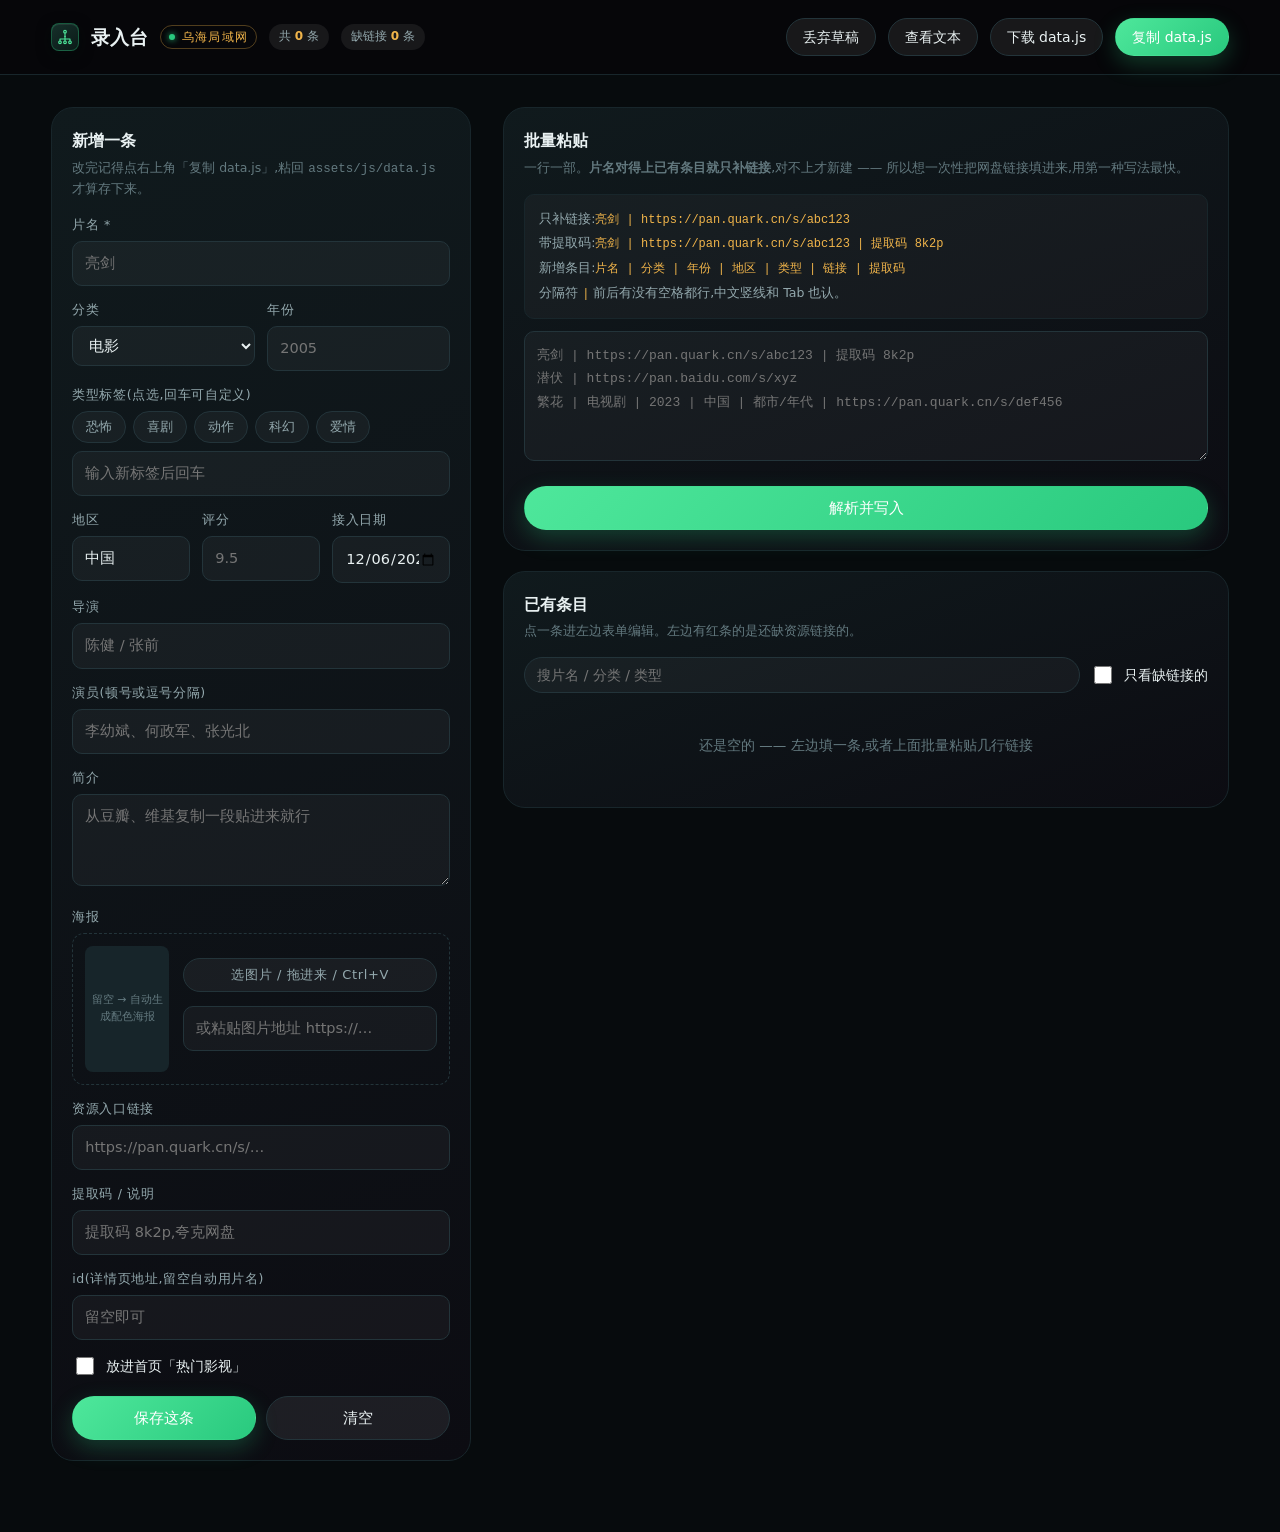
==== commit 64fc61d9: "清空全部示例数据 - 删除 data/示例数据.js(52 条样本) - 录入台去掉「载入示例」按钮及其加载逻辑和脚本引用 - 打包脚本去掉 --sample 分支和演示提示条,只打包 data.js" ====
--- a/admin.html
+++ b/admin.html
@@ -168,7 +168,6 @@
   <span class="badge">缺链接 <b id="stat-missing">0</b> 条</span>
 
   <span class="spacer"></span>
-  <button type="button" class="btn btn-ghost" id="btn-sample">载入示例</button>
   <button type="button" class="btn btn-ghost" id="btn-reset">丢弃草稿</button>
   <button type="button" class="btn btn-ghost" id="btn-show">查看文本</button>
   <button type="button" class="btn btn-ghost" id="btn-download">下载 data.js</button>
@@ -314,8 +313,6 @@
 
 <script src="assets/js/site.js"></script>
 <script src="assets/js/data.js"></script>
-<!-- 只有录入台会加载示例数据;对外的三个页面不加载 -->
-<script src="data/示例数据.js"></script>
 <script src="assets/js/app.js"></script>
 <script src="assets/js/admin.js"></script>
 </body>
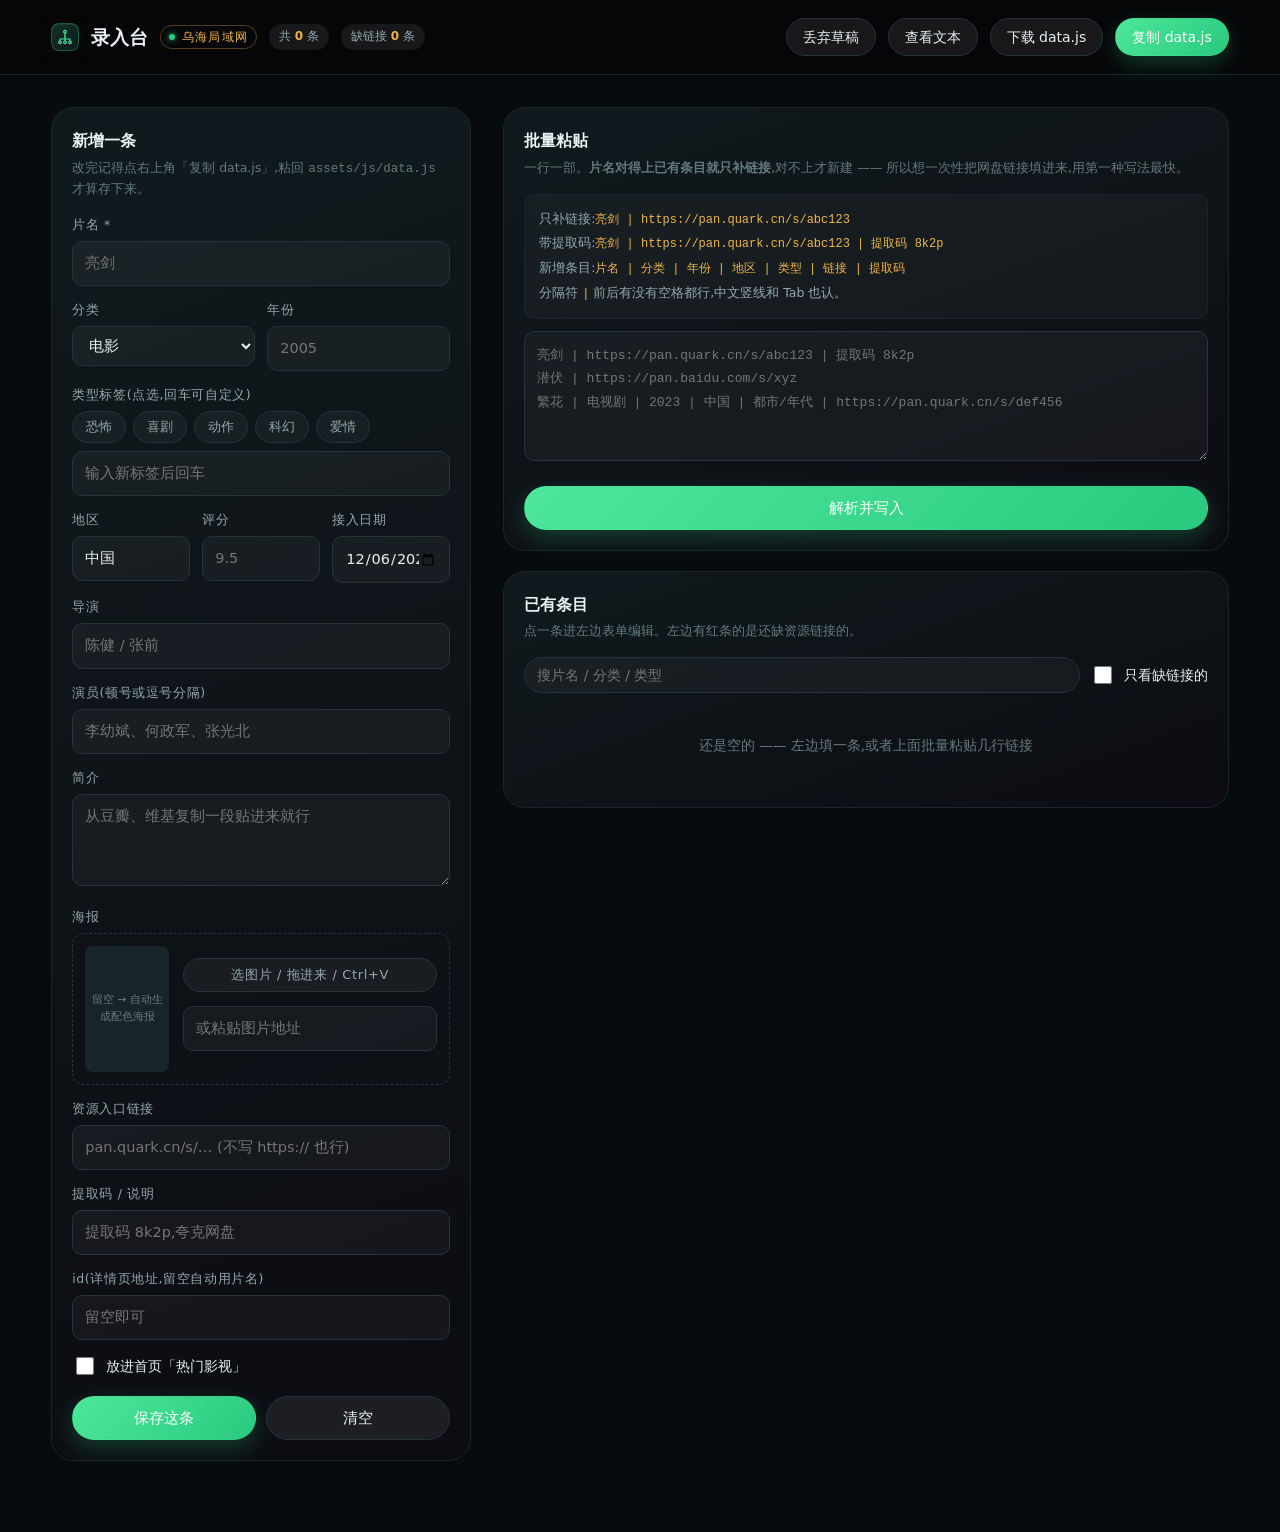
==== commit f972d2d5: "回归测试修两个 bug:资源链接输入框拦掉裸域名、javascript: 链接可点 跑了一遍全流程回归(安全、首页、筛选、详情、搜索、录入台增删改、 批量粘贴、导出往返、320-1920px 响应式、" ====
--- a/admin.html
+++ b/admin.html
@@ -242,7 +242,7 @@
             选图片 / 拖进来 / Ctrl+V
             <input type="file" id="f-poster-file" accept="image/*">
           </label>
-          <input type="url" id="f-poster-url" placeholder="或粘贴图片地址 https://…">
+          <input type="text" inputmode="url" id="f-poster-url" placeholder="或粘贴图片地址">
           <span id="poster-hint"></span>
           <button type="button" class="file-btn" id="poster-clear" hidden>清除海报</button>
         </div>
@@ -251,7 +251,7 @@
 
     <div class="field">
       <label for="f-res">资源入口链接</label>
-      <input type="url" id="f-res" placeholder="https://pan.quark.cn/s/…">
+      <input type="text" inputmode="url" id="f-res" placeholder="pan.quark.cn/s/… (不写 https:// 也行)">
     </div>
 
     <div class="field">
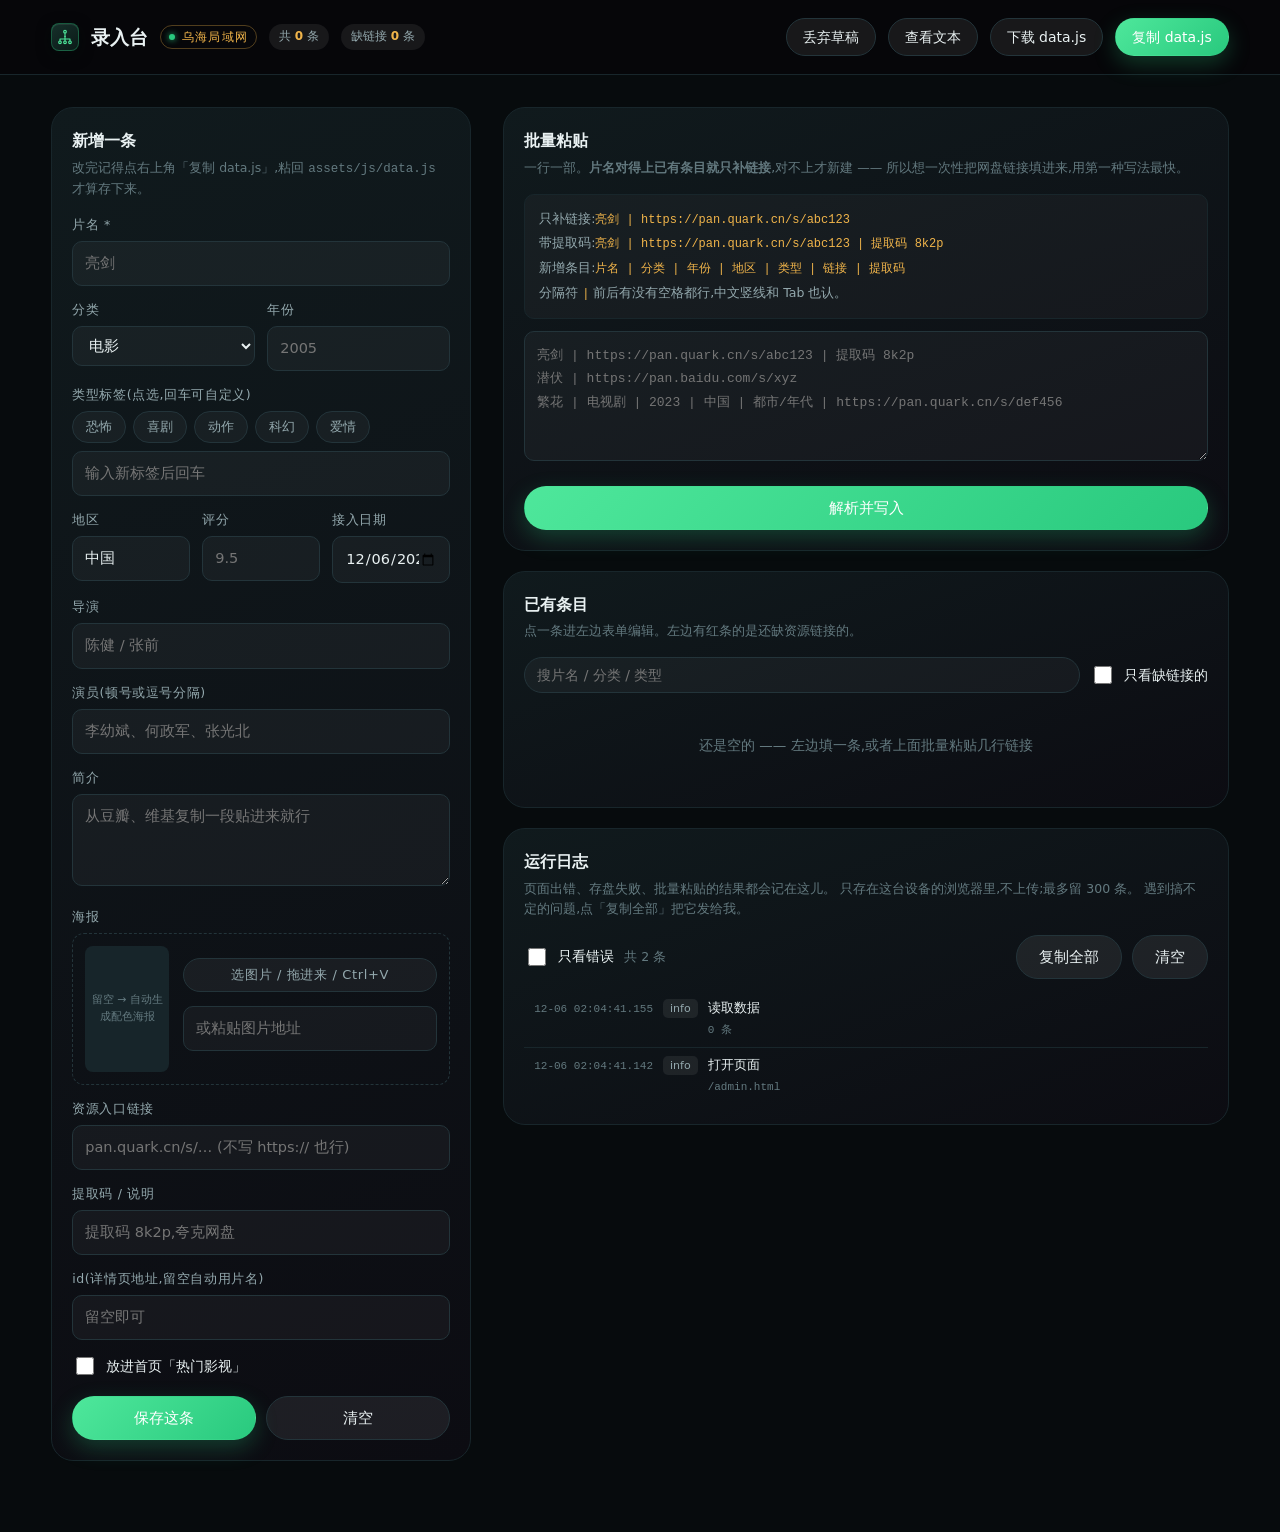
==== commit aa23d63d: "新增运行日志:出问题时能看到刚才发生了什么 纯静态站没有后端,日志存在浏览器本地,重点是出错时能一键复制发给别人。  - assets/js/log.js:在所有脚本之前加载(否则连 data.js " ====
--- a/admin.html
+++ b/admin.html
@@ -138,6 +138,57 @@
     border-radius: 10px; border: 1px solid var(--line); background: #0a0a0f;
     font-family: ui-monospace, Menlo, Consolas, monospace; font-size: 11.5px; line-height: 1.6;
   }
+
+  /* 运行日志 */
+  #log-list { list-style: none; margin: 0; padding: 0; max-height: 46vh; overflow-y: auto; }
+  .log-item {
+    display: grid;
+    grid-template-columns: auto auto minmax(0, 1fr);
+    gap: 4px 10px;
+    align-items: baseline;
+    padding: 7px 10px;
+    border-bottom: 1px solid var(--line-soft);
+    font-size: 12.5px;
+    line-height: 1.6;
+  }
+  .log-item:last-child { border-bottom: 0; }
+  .log-time {
+    font-family: ui-monospace, Menlo, Consolas, monospace;
+    font-size: 11px; color: var(--text-faint); white-space: nowrap;
+  }
+  .log-lv {
+    padding: 1px 7px; border-radius: 5px; font-size: 11px; white-space: nowrap;
+    background: rgba(255,255,255,.07); color: var(--text-dim);
+  }
+  .log-lv.error { background: rgba(229,86,63,.18); color: #ff7a63; }
+  .log-lv.warn  { background: rgba(240,180,74,.15); color: var(--gold); }
+  .log-msg { min-width: 0; word-break: break-word; }
+  .log-detail {
+    grid-column: 3;
+    font-family: ui-monospace, Menlo, Consolas, monospace;
+    font-size: 11px; color: var(--text-faint); word-break: break-all;
+    white-space: pre-wrap;
+  }
+  .log-stat { font-size: 12.5px; color: var(--text-faint); margin-inline-end: auto; }
+  .log-stat b { color: #ff7a63; font-variant-numeric: tabular-nums; }
+  #log-text {
+    width: 100%; min-height: 160px; margin-top: 12px; padding: 12px;
+    border-radius: 10px; border: 1px solid var(--line); background: #060a0b;
+    font-family: ui-monospace, Menlo, Consolas, monospace; font-size: 11.5px; line-height: 1.6;
+  }
+  .log-empty { padding: 26px; text-align: center; color: var(--text-faint); font-size: 13px; }
+
+  .source-warn {
+    display: flex; flex-wrap: wrap; align-items: baseline; gap: 4px 12px;
+    margin: 16px var(--page-x) 0;
+    padding: 12px 16px;
+    border: 1px solid rgba(229, 86, 63, .4);
+    border-radius: 12px;
+    background: rgba(229, 86, 63, .1);
+    font-size: 13px; line-height: 1.7;
+  }
+  .source-warn b { color: #ff7a63; }
+  .source-warn span { color: var(--text-dim); }
 
   .toast {
     position: fixed; left: 50%; bottom: 26px; transform: translate(-50%, 20px);
@@ -306,11 +357,28 @@
       <ul id="list"></ul>
       <textarea id="export-text" hidden readonly></textarea>
     </div>
+
+    <div class="panel" id="log" style="margin-top: 20px">
+      <h2>运行日志</h2>
+      <p class="hint">页面出错、存盘失败、批量粘贴的结果都会记在这儿。
+        只存在这台设备的浏览器里,不上传;最多留 300 条。
+        遇到搞不定的问题,点「复制全部」把它发给我。</p>
+      <div class="list-head">
+        <label class="switch"><input type="checkbox" id="log-only-err"> 只看错误</label>
+        <span class="log-stat" id="log-stat"></span>
+        <button type="button" class="btn btn-ghost" id="log-copy">复制全部</button>
+        <button type="button" class="btn btn-ghost" id="log-clear">清空</button>
+      </div>
+      <ul id="log-list"></ul>
+      <textarea id="log-text" hidden readonly></textarea>
+    </div>
   </div>
 </div>
 
 <div class="toast" id="toast"></div>
 
+<!-- 日志要最先加载,才能抓到后面脚本自己的报错 -->
+<script src="assets/js/log.js"></script>
 <script src="assets/js/site.js"></script>
 <script src="assets/js/data.js"></script>
 <script src="assets/js/app.js"></script>
--- a/assets/css/style.css
+++ b/assets/css/style.css
@@ -417,6 +417,10 @@
   position: relative;
   min-width: 0;
   transition: transform .28s var(--ease);
+  /* 片子多了以后,屏幕外的卡片让浏览器跳过排版和绘制。
+     intrinsic-size 给个占位高度,免得滚动条乱跳 */
+  content-visibility: auto;
+  contain-intrinsic-size: auto 340px;
 }
 @media (hover: hover) {
   .card:hover { transform: translateY(-6px); z-index: 3; }
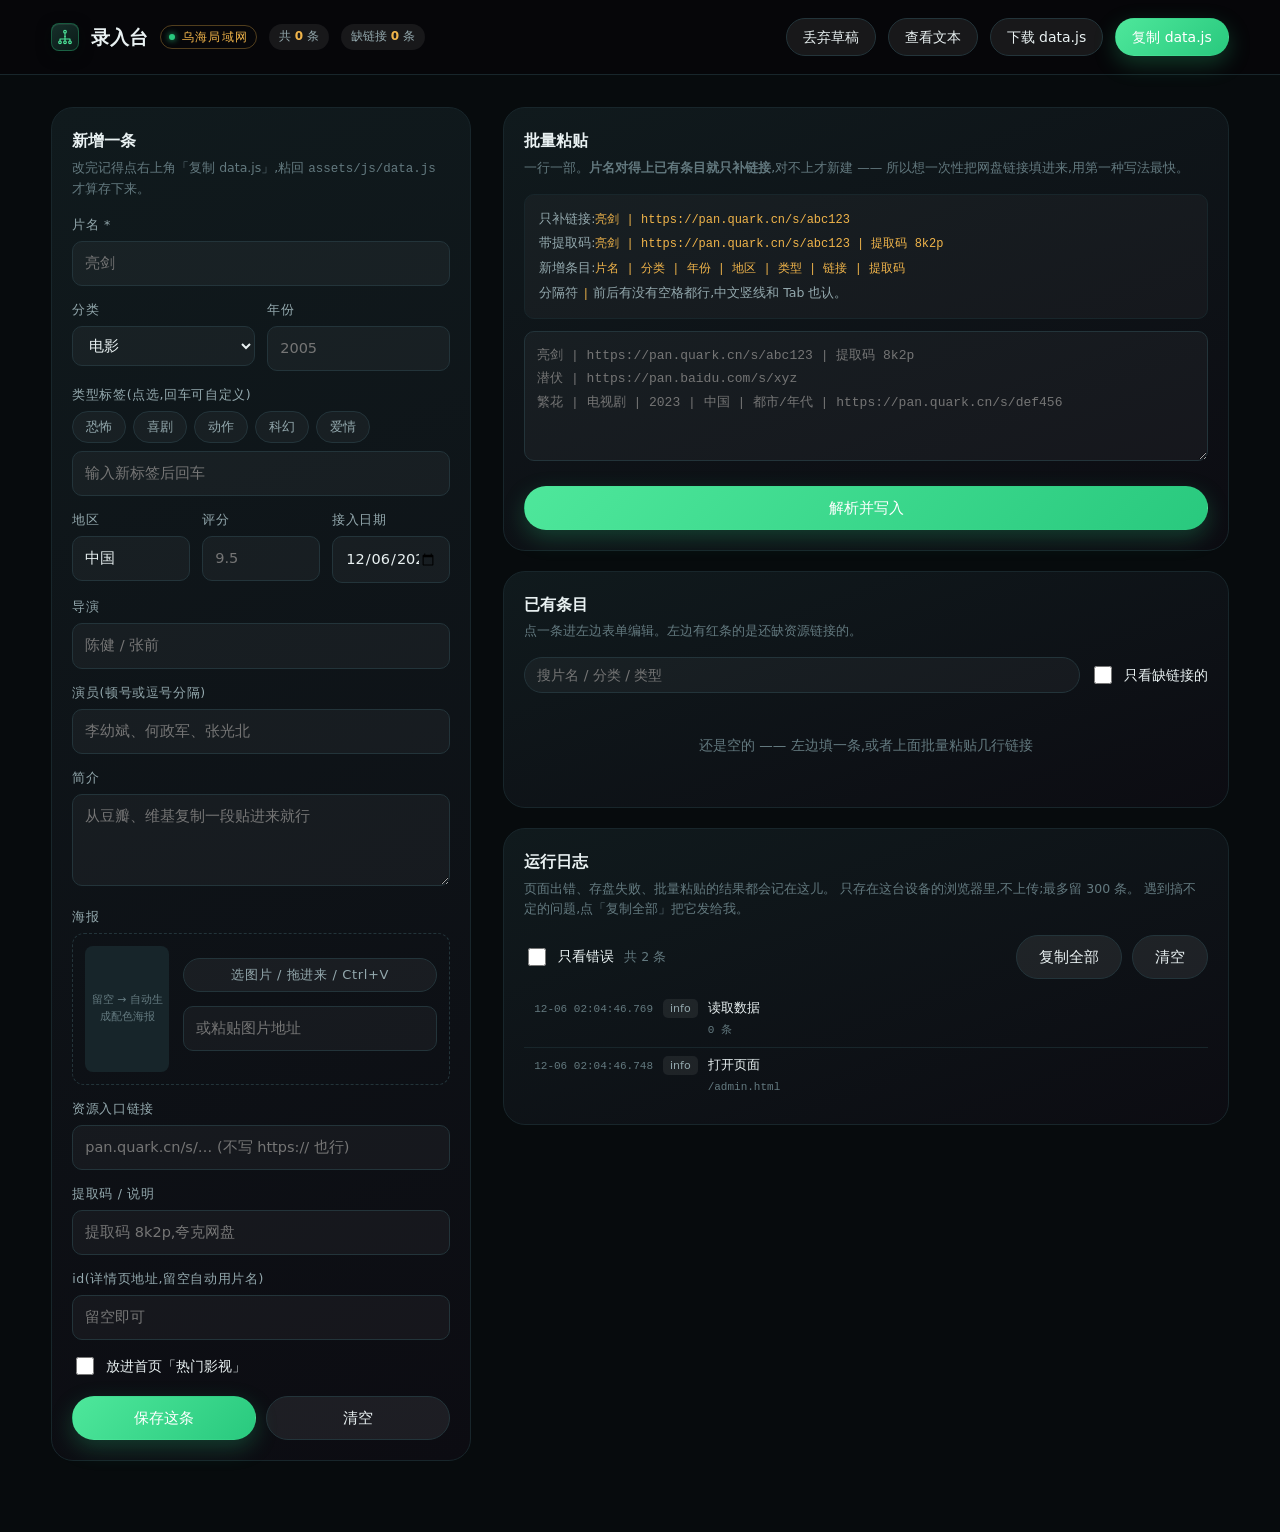
==== commit 4ca9c5b2: "站上加两个小模块:填网盘链接、看运行日志;海报上传搬到详情页 对外三页右下角常驻两个按钮,点开即用,不用切到录入台。  链接模块(assets/js/panels.js) - 详情页打开时默认填给当前" ====
--- a/admin.html
+++ b/admin.html
@@ -138,6 +138,41 @@
     border-radius: 10px; border: 1px solid var(--line); background: #0a0a0f;
     font-family: ui-monospace, Menlo, Consolas, monospace; font-size: 11.5px; line-height: 1.6;
   }
+
+  .pending-sub {
+    margin: 14px 0 6px; font-size: 12.5px; color: var(--text-dim); letter-spacing: .04em;
+  }
+  .pending-sub b { color: var(--gold); font-variant-numeric: tabular-nums; }
+  #pending-links { list-style: none; margin: 0; padding: 0; }
+  #pending-links li {
+    display: flex; align-items: center; gap: 8px;
+    padding: 7px 10px; border-bottom: 1px solid var(--line-soft); font-size: 12.5px;
+  }
+  #pending-links li:last-child { border-bottom: 0; }
+  .plink-name { flex-shrink: 0; max-width: 32%; overflow: hidden; text-overflow: ellipsis; white-space: nowrap; }
+  .plink-url {
+    flex: 1; min-width: 0; overflow: hidden; text-overflow: ellipsis; white-space: nowrap;
+    font-family: ui-monospace, Menlo, Consolas, monospace; font-size: 11px; color: var(--text-faint);
+  }
+  .plink-code {
+    flex-shrink: 0; padding: 1px 7px; border-radius: 5px;
+    background: rgba(240,180,74,.14); color: var(--gold); font-size: 11px;
+  }
+
+  /* 待并入的海报 */
+  #pending-posters .hint b { color: var(--gold); }
+  #pending-list { list-style: none; margin: 0 0 4px; padding: 0; max-height: 34vh; overflow-y: auto; }
+  .pending-item {
+    display: flex; align-items: center; gap: 12px;
+    padding: 7px 10px; border-bottom: 1px solid var(--line-soft);
+  }
+  .pending-item:last-child { border-bottom: 0; }
+  .pending-thumb {
+    width: 32px; height: 48px; border-radius: 5px; flex-shrink: 0;
+    background: var(--surface-2) center/cover no-repeat;
+  }
+  .pending-name { font-size: 14px; min-width: 0; }
+  .pending-name em { color: var(--text-faint); font-style: normal; font-size: 12px; margin-inline-start: 6px; }
 
   /* 运行日志 */
   #log-list { list-style: none; margin: 0; padding: 0; max-height: 46vh; overflow-y: auto; }
@@ -358,6 +393,27 @@
       <textarea id="export-text" hidden readonly></textarea>
     </div>
 
+    <div class="panel" id="pending-posters" style="margin-top: 20px" hidden>
+      <h2>待并入的内容</h2>
+      <p class="hint">你在站上直接填的链接、拖上去的海报,现在只存在浏览器里。
+        点「并入草稿」写进条目,再导出 data.js 才算真正存下来。</p>
+
+      <div id="pending-links-box" hidden>
+        <div class="pending-sub">网盘链接 · <b id="pending-link-count">0</b> 条</div>
+        <ul id="pending-links"></ul>
+      </div>
+
+      <div id="pending-posters-box" hidden>
+        <div class="pending-sub">海报 · <b id="pending-count">0</b> 张,约 <b id="pending-size">0</b> KB</div>
+        <ul id="pending-list"></ul>
+      </div>
+
+      <div class="form-actions">
+        <button type="button" class="btn btn-primary" id="pending-merge">并入草稿</button>
+        <button type="button" class="btn btn-ghost" id="pending-drop">丢弃</button>
+      </div>
+    </div>
+
     <div class="panel" id="log" style="margin-top: 20px">
       <h2>运行日志</h2>
       <p class="hint">页面出错、存盘失败、批量粘贴的结果都会记在这儿。
@@ -379,9 +435,11 @@
 
 <!-- 日志要最先加载,才能抓到后面脚本自己的报错 -->
 <script src="assets/js/log.js"></script>
+<script src="assets/js/poster.js"></script>
 <script src="assets/js/site.js"></script>
 <script src="assets/js/data.js"></script>
 <script src="assets/js/app.js"></script>
+<script src="assets/js/panels.js"></script>
 <script src="assets/js/admin.js"></script>
 </body>
 </html>
--- a/assets/css/style.css
+++ b/assets/css/style.css
@@ -981,6 +981,29 @@
 @media (min-width: 768px) { .detail-poster { width: 100%; margin: 0; } }
 .detail-poster .poster { box-shadow: 0 28px 60px rgba(0, 0, 0, .7); }
 
+/* 详情页的海报上传 */
+.detail-poster { position: relative; }
+.detail-poster.is-drop .poster { outline: 2px dashed var(--accent-soft); outline-offset: 4px; }
+.detail-poster.is-drop::after {
+  content: '松手换上这张';
+  position: absolute; inset: 0;
+  display: grid; place-items: center;
+  border-radius: var(--radius);
+  background: rgba(6, 12, 12, .72);
+  color: var(--accent-soft);
+  font-size: 14px; font-weight: 600;
+  pointer-events: none;
+}
+.poster-upload { margin-top: 12px; display: flex; flex-direction: column; gap: 8px; }
+.poster-up-btn { height: 38px; font-size: 13.5px; width: 100%; }
+.poster-up-note {
+  margin: 0; font-size: 12px; line-height: 1.65; color: var(--text-faint);
+}
+.poster-up-note b { color: var(--gold); font-weight: 500; }
+.poster-up-note a { color: var(--accent-soft); text-decoration: underline; }
+.poster-up-ok { color: var(--accent-soft); font-weight: 500; }
+.poster-up-bad { color: #ff7a63; }
+
 .detail-title {
   margin: 0 0 12px;
   font-size: clamp(26px, 4.6vw, 46px);
@@ -1105,3 +1128,177 @@
 @media (prefers-reduced-motion: reduce) {
   * { animation-duration: .01ms !important; transition-duration: .01ms !important; scroll-behavior: auto !important; }
 }
+
+
+/* ==========================================================================
+   站内小模块:右下角两个按钮 —— 链接 / 日志
+   ========================================================================== */
+.mc-launcher {
+  position: fixed;
+  right: 16px;
+  bottom: calc(84px + env(safe-area-inset-bottom));   /* 手机上让开底部导航 */
+  z-index: 70;
+  display: flex;
+  flex-direction: column;
+  gap: 10px;
+}
+@media (min-width: 768px) { .mc-launcher { bottom: 20px; right: 20px; } }
+
+.mc-fab {
+  position: relative;
+  display: flex; align-items: center; gap: 7px;
+  height: 40px; padding: 0 15px;
+  border: 1px solid var(--line);
+  border-radius: 999px;
+  background: rgba(16, 26, 29, .92);
+  backdrop-filter: blur(14px);
+  -webkit-backdrop-filter: blur(14px);
+  color: var(--text-dim);
+  font-size: 13px; font-family: inherit;
+  cursor: pointer;
+  box-shadow: 0 10px 26px rgba(0, 0, 0, .45);
+  transition: color .2s, border-color .2s, transform .15s var(--ease);
+}
+.mc-fab:hover { color: var(--text); border-color: var(--accent); transform: translateY(-1px); }
+.mc-fab svg { width: 17px; height: 17px; flex-shrink: 0; }
+.mc-dot {
+  position: absolute; top: 6px; right: 8px;
+  width: 7px; height: 7px; border-radius: 50%;
+  background: var(--alert);
+  box-shadow: 0 0 6px var(--alert);
+}
+
+.mc-drawer { position: fixed; inset: 0; z-index: 90; }
+.mc-drawer-mask { position: absolute; inset: 0; background: rgba(2, 6, 8, .68); }
+.mc-drawer-body {
+  position: absolute;
+  right: 0; bottom: 0; left: 0;
+  max-height: 86vh;
+  display: flex; flex-direction: column;
+  background: var(--surface);
+  border-top: 1px solid var(--line);
+  border-radius: var(--radius-lg) var(--radius-lg) 0 0;
+  box-shadow: 0 -20px 60px rgba(0, 0, 0, .6);
+  animation: mc-up .22s var(--ease);
+}
+@keyframes mc-up { from { transform: translateY(16px); opacity: .6; } }
+@media (prefers-reduced-motion: reduce) { .mc-drawer-body { animation: none; } }
+@media (min-width: 768px) {
+  .mc-drawer-body {
+    left: auto; bottom: 20px; right: 20px;
+    width: min(520px, calc(100vw - 40px));
+    max-height: min(760px, 82vh);
+    border-radius: var(--radius-lg);
+    border: 1px solid var(--line);
+  }
+}
+
+.mc-drawer-head {
+  display: flex; align-items: center; gap: 12px;
+  padding: 16px 18px 12px;
+  border-bottom: 1px solid var(--line-soft);
+}
+.mc-drawer-head h2 { margin: 0; font-size: 16px; font-weight: 600; }
+.mc-drawer-close {
+  margin-inline-start: auto;
+  width: 30px; height: 30px;
+  border: 0; border-radius: 50%;
+  background: rgba(255, 255, 255, .07);
+  color: var(--text-dim);
+  font-size: 19px; line-height: 1; cursor: pointer;
+}
+.mc-drawer-close:hover { background: rgba(255, 255, 255, .14); color: var(--text); }
+.mc-drawer-content { padding: 16px 18px 22px; overflow-y: auto; }
+
+.mc-field { margin-bottom: 16px; }
+.mc-field label { display: block; margin-bottom: 7px; font-size: 12.5px; color: var(--text-dim); }
+.mc-field label code {
+  font-family: ui-monospace, Menlo, Consolas, monospace;
+  font-size: 11.5px; color: var(--gold);
+}
+.mc-field textarea {
+  width: 100%; padding: 11px 12px;
+  border: 1px solid var(--line); border-radius: 10px;
+  background: rgba(255, 255, 255, .04);
+  font-size: 13.5px; line-height: 1.7; resize: vertical;
+  font-family: inherit;
+}
+.mc-field textarea:focus { outline: none; border-color: #2f4a52; background: rgba(255, 255, 255, .07); }
+.mc-row { display: flex; flex-wrap: wrap; align-items: center; gap: 10px; margin-top: 10px; }
+.mc-row .btn { height: 38px; font-size: 13.5px; }
+.mc-sep {
+  margin: 18px 0 12px; font-size: 12px; color: var(--text-faint);
+  display: flex; align-items: center; gap: 10px;
+}
+.mc-sep::after { content: ''; flex: 1; height: 1px; background: var(--line-soft); }
+.mc-hint { margin: 8px 0 0; font-size: 12px; line-height: 1.7; color: var(--text-faint); }
+.mc-hint b { color: var(--gold); font-weight: 500; }
+
+.mc-parsed {
+  margin-top: 8px; font-size: 12px; line-height: 1.8; color: var(--text-dim);
+  word-break: break-all;
+}
+.mc-parsed code {
+  font-family: ui-monospace, Menlo, Consolas, monospace; font-size: 11.5px; color: var(--text);
+}
+.mc-parsed b { color: var(--gold); }
+.mc-ok { color: var(--accent-soft); font-weight: 500; }
+.mc-bad { color: #ff7a63; font-weight: 500; }
+
+.mc-list { list-style: none; margin: 0; padding: 0; }
+.mc-list li {
+  display: flex; align-items: center; gap: 8px;
+  padding: 8px 0; border-bottom: 1px solid var(--line-soft);
+  font-size: 12.5px;
+}
+.mc-li-name { flex-shrink: 0; max-width: 34%; overflow: hidden; text-overflow: ellipsis; white-space: nowrap; }
+.mc-li-url {
+  flex: 1; min-width: 0; overflow: hidden; text-overflow: ellipsis; white-space: nowrap;
+  font-family: ui-monospace, Menlo, Consolas, monospace; font-size: 11px; color: var(--text-faint);
+}
+.mc-li-code {
+  flex-shrink: 0; padding: 1px 7px; border-radius: 5px;
+  background: rgba(240, 180, 74, .14); color: var(--gold); font-size: 11px;
+}
+.mc-li-del {
+  flex-shrink: 0; width: 22px; height: 22px; border: 0; border-radius: 50%;
+  background: rgba(255, 255, 255, .07); color: var(--text-faint); cursor: pointer; line-height: 1;
+}
+.mc-li-del:hover { background: rgba(229, 86, 63, .2); color: #ff7a63; }
+
+.mc-check { display: flex; align-items: center; gap: 7px; font-size: 13px; cursor: pointer; }
+.mc-check input { width: 16px; height: 16px; accent-color: var(--accent); }
+.mc-log-bar { margin-top: 0; margin-bottom: 12px; }
+.mc-log-bar .mc-hint { margin: 0 auto 0 0; }
+.mc-log-list { list-style: none; margin: 0; padding: 0; }
+.mc-log-item {
+  display: flex; flex-wrap: wrap; align-items: baseline; gap: 4px 8px;
+  padding: 7px 0; border-bottom: 1px solid var(--line-soft); font-size: 12.5px;
+}
+.mc-log-t {
+  font-family: ui-monospace, Menlo, Consolas, monospace;
+  font-size: 11px; color: var(--text-faint); white-space: nowrap;
+}
+.mc-log-lv {
+  padding: 1px 6px; border-radius: 5px; font-size: 11px;
+  background: rgba(255, 255, 255, .07); color: var(--text-dim);
+}
+.mc-log-lv.error { background: rgba(229, 86, 63, .18); color: #ff7a63; }
+.mc-log-lv.warn { background: rgba(240, 180, 74, .15); color: var(--gold); }
+.mc-log-m { flex: 1 1 100%; min-width: 0; word-break: break-word; }
+.mc-log-m em {
+  display: block; margin-top: 2px; font-style: normal;
+  font-family: ui-monospace, Menlo, Consolas, monospace;
+  font-size: 11px; color: var(--text-faint); word-break: break-all;
+}
+
+.mc-flash {
+  position: fixed; left: 50%; bottom: 26px; transform: translate(-50%, 20px);
+  z-index: 100; padding: 11px 20px; border-radius: 999px;
+  background: #eef1f2; color: #0b1214; font-size: 13.5px; font-weight: 500;
+  box-shadow: var(--shadow); opacity: 0; pointer-events: none;
+  transition: opacity .25s, transform .25s;
+}
+.mc-flash.is-on { opacity: 1; transform: translate(-50%, 0); }
+
+.note-local { color: var(--gold); font-weight: 500; }
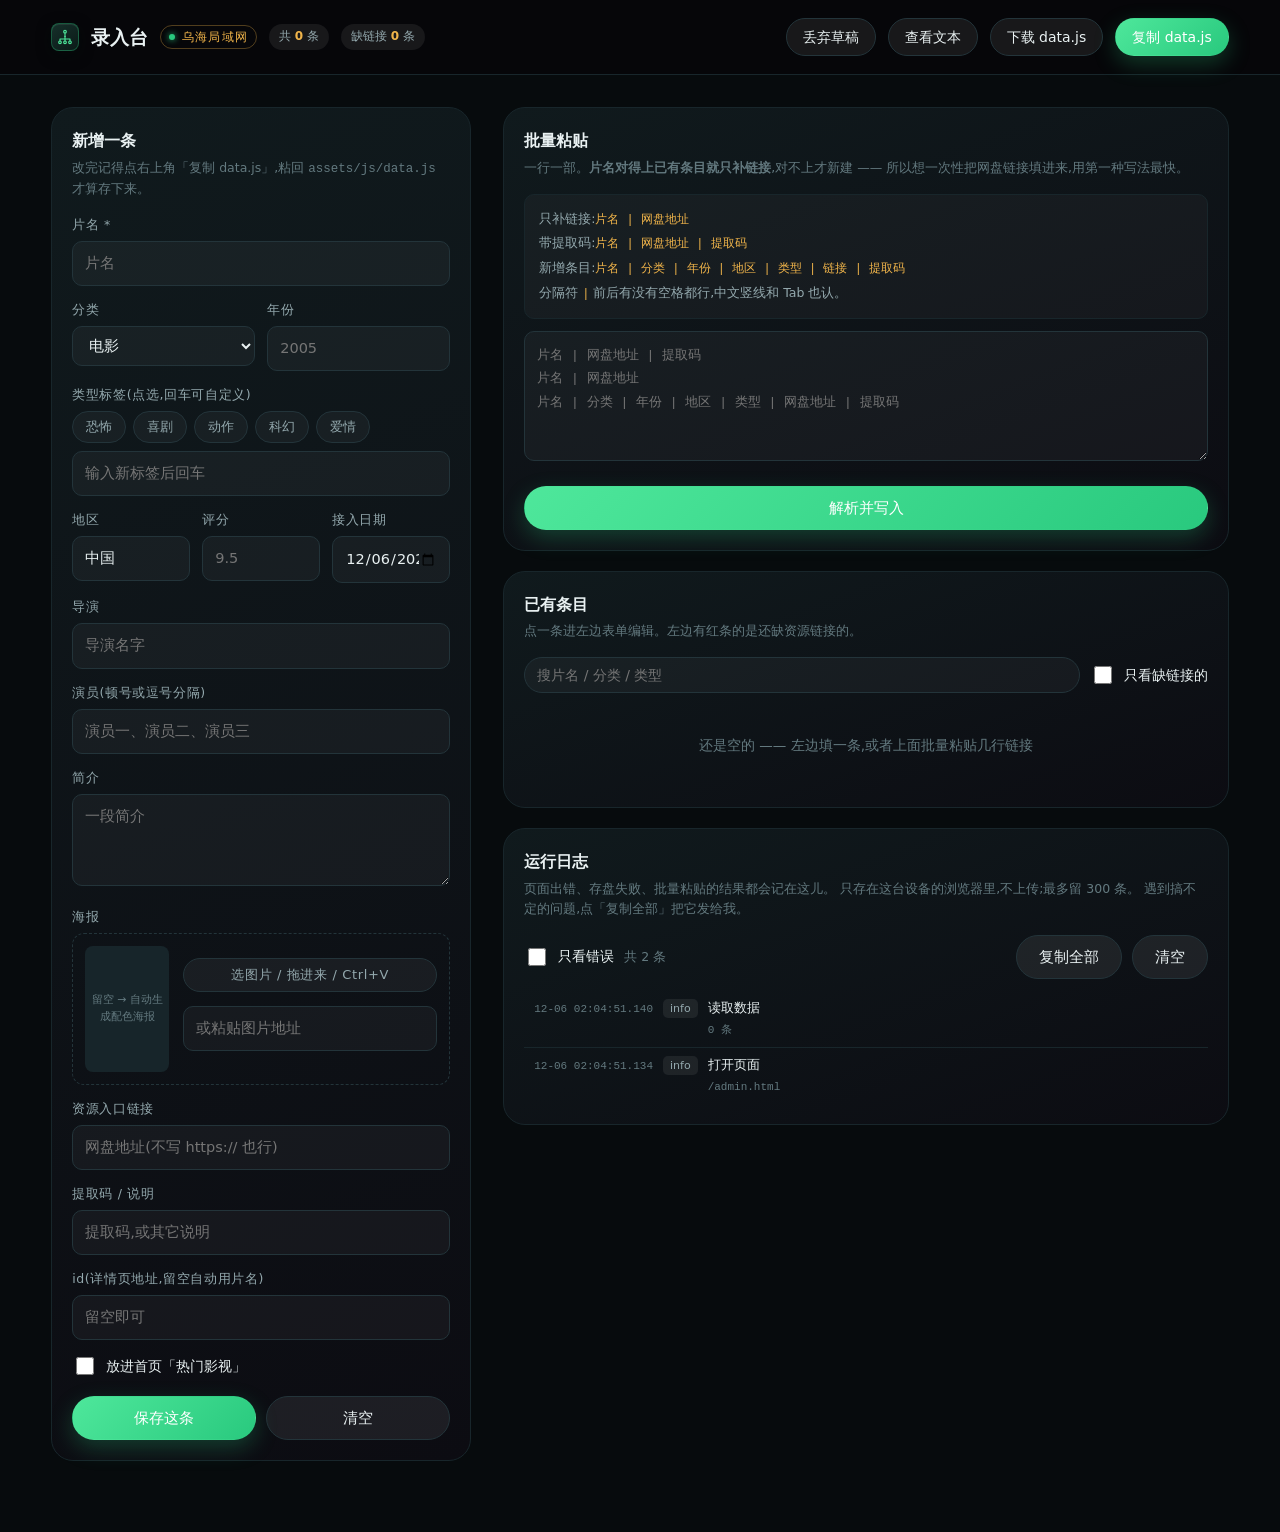
==== commit 96dd40c5: "清掉界面和文档里残留的示例片名与示例网盘链接 之前删的是示例数据文件,但输入框提示、格式说明、data.js 顶部的模板注释、 README 里还散着一堆具体片名和编造的网盘地址,看着像站里真有这些内" ====
--- a/admin.html
+++ b/admin.html
@@ -269,7 +269,7 @@
 
     <div class="field">
       <label for="f-title">片名 *</label>
-      <input type="text" id="f-title" required placeholder="亮剑">
+      <input type="text" id="f-title" required placeholder="片名">
     </div>
 
     <div class="field-row">
@@ -306,17 +306,17 @@
 
     <div class="field">
       <label for="f-director">导演</label>
-      <input type="text" id="f-director" placeholder="陈健 / 张前">
+      <input type="text" id="f-director" placeholder="导演名字">
     </div>
 
     <div class="field">
       <label for="f-actors">演员(顿号或逗号分隔)</label>
-      <input type="text" id="f-actors" placeholder="李幼斌、何政军、张光北">
+      <input type="text" id="f-actors" placeholder="演员一、演员二、演员三">
     </div>
 
     <div class="field">
       <label for="f-desc">简介</label>
-      <textarea id="f-desc" placeholder="从豆瓣、维基复制一段贴进来就行"></textarea>
+      <textarea id="f-desc" placeholder="一段简介"></textarea>
     </div>
 
     <div class="field">
@@ -337,12 +337,12 @@
 
     <div class="field">
       <label for="f-res">资源入口链接</label>
-      <input type="text" inputmode="url" id="f-res" placeholder="pan.quark.cn/s/… (不写 https:// 也行)">
+      <input type="text" inputmode="url" id="f-res" placeholder="网盘地址(不写 https:// 也行)">
     </div>
 
     <div class="field">
       <label for="f-note">提取码 / 说明</label>
-      <input type="text" id="f-note" placeholder="提取码 8k2p,夸克网盘">
+      <input type="text" id="f-note" placeholder="提取码,或其它说明">
     </div>
 
     <div class="field">
@@ -368,15 +368,15 @@
       <p class="hint">一行一部。<b>片名对得上已有条目就只补链接</b>,对不上才新建 —— 所以想一次性把网盘链接填进来,用第一种写法最快。</p>
 
       <div class="fmt">
-        只补链接:<code>亮剑 | https://pan.quark.cn/s/abc123</code><br>
-        带提取码:<code>亮剑 | https://pan.quark.cn/s/abc123 | 提取码 8k2p</code><br>
+        只补链接:<code>片名 | 网盘地址</code><br>
+        带提取码:<code>片名 | 网盘地址 | 提取码</code><br>
         新增条目:<code>片名 | 分类 | 年份 | 地区 | 类型 | 链接 | 提取码</code><br>
         分隔符 <code>|</code> 前后有没有空格都行,中文竖线和 Tab 也认。
       </div>
 
-      <textarea id="bulk-text" placeholder="亮剑 | https://pan.quark.cn/s/abc123 | 提取码 8k2p
-潜伏 | https://pan.baidu.com/s/xyz
-繁花 | 电视剧 | 2023 | 中国 | 都市/年代 | https://pan.quark.cn/s/def456"></textarea>
+      <textarea id="bulk-text" placeholder="片名 | 网盘地址 | 提取码
+片名 | 网盘地址
+片名 | 分类 | 年份 | 地区 | 类型 | 网盘地址 | 提取码"></textarea>
       <div class="form-actions">
         <button type="button" class="btn btn-primary" id="bulk-run">解析并写入</button>
       </div>
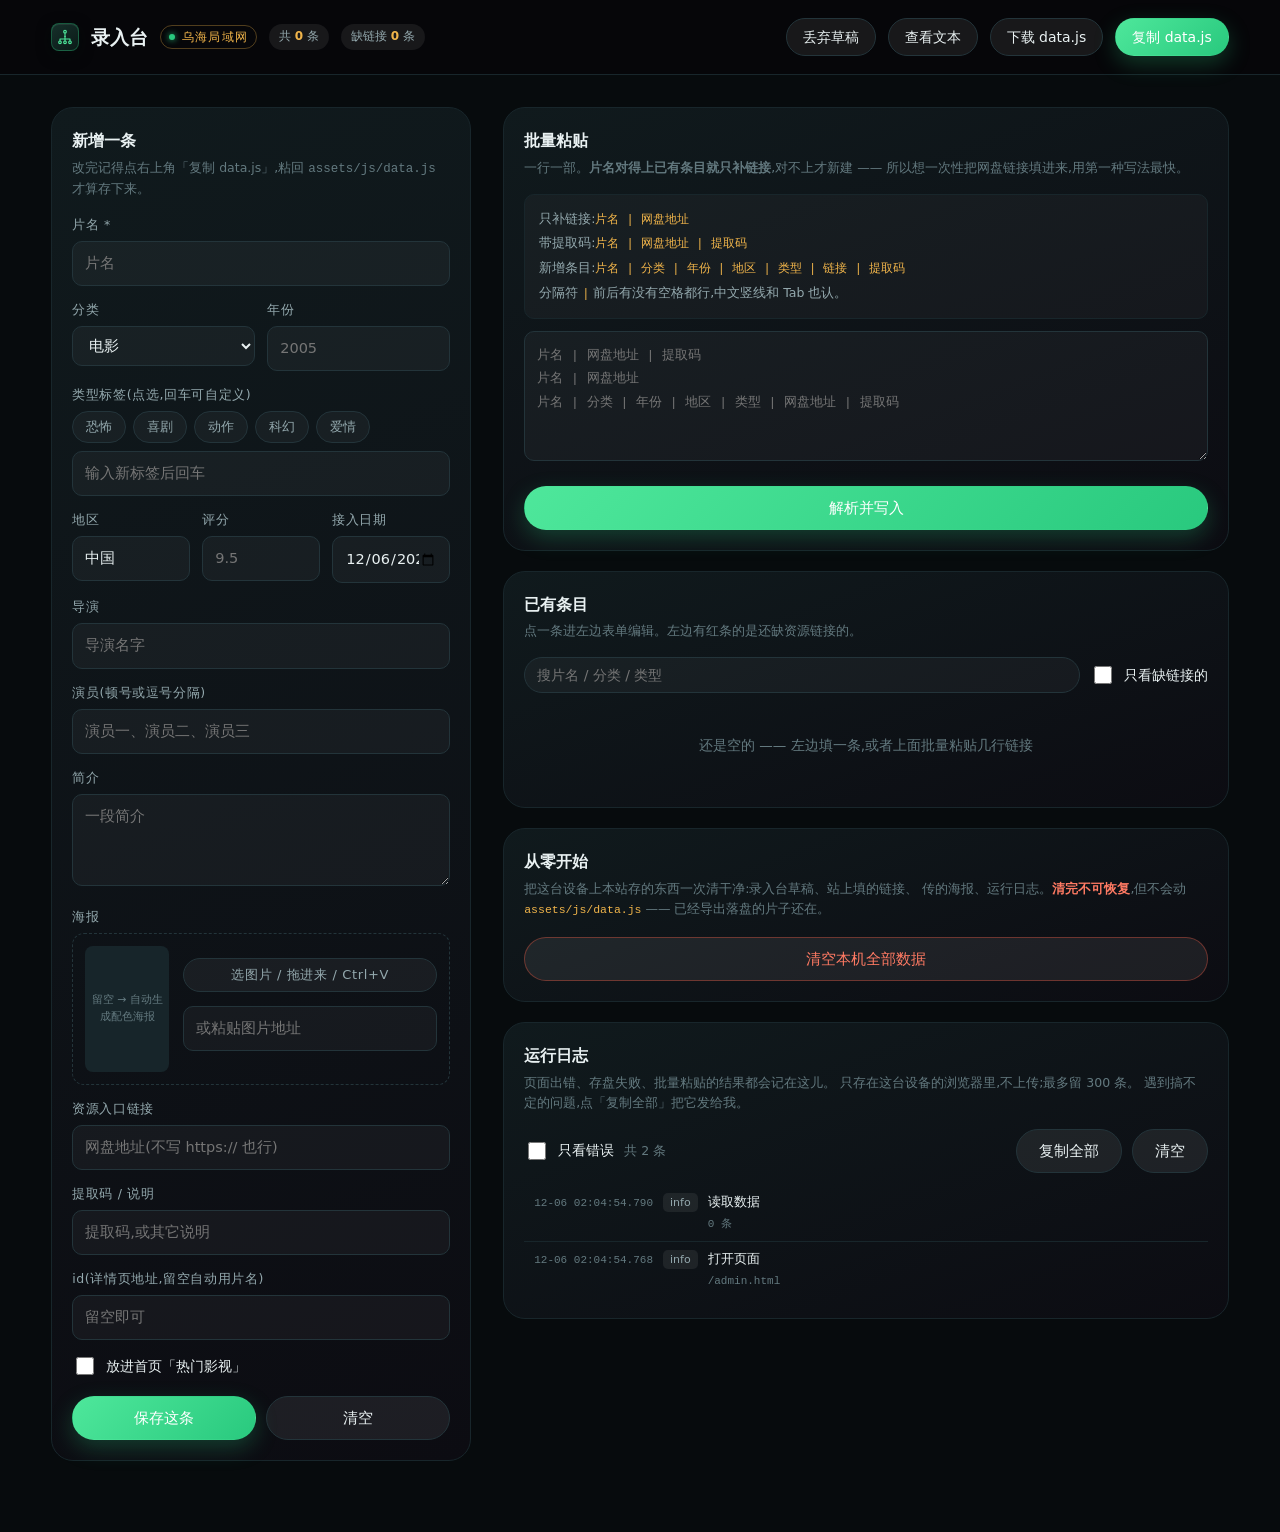
==== commit dfa36f9d: "彻底清掉示例;录入台加一键清空本机数据 之前几轮反复从一份旧备份还原 data.js,把清理覆盖回去了 —— 顶部那条注释 模板又变回了具体片名。这次改掉并核对全仓库,确认一条示例都不剩。  - da" ====
--- a/admin.html
+++ b/admin.html
@@ -212,6 +212,13 @@
     font-family: ui-monospace, Menlo, Consolas, monospace; font-size: 11.5px; line-height: 1.6;
   }
   .log-empty { padding: 26px; text-align: center; color: var(--text-faint); font-size: 13px; }
+
+  #reset-all .hint code {
+    font-family: ui-monospace, Menlo, Consolas, monospace; font-size: 11.5px; color: var(--gold);
+  }
+  #reset-all .hint b { color: #ff7a63; }
+  #btn-wipe { border-color: rgba(229, 86, 63, .4); color: #ff7a63; }
+  #btn-wipe:hover { background: rgba(229, 86, 63, .14); }
 
   .source-warn {
     display: flex; flex-wrap: wrap; align-items: baseline; gap: 4px 12px;
@@ -414,6 +421,16 @@
       </div>
     </div>
 
+    <div class="panel" id="reset-all" style="margin-top: 20px">
+      <h2>从零开始</h2>
+      <p class="hint">把这台设备上本站存的东西一次清干净:录入台草稿、站上填的链接、
+        传的海报、运行日志。<b>清完不可恢复</b>,但不会动 <code>assets/js/data.js</code> ——
+        已经导出落盘的片子还在。</p>
+      <div class="form-actions">
+        <button type="button" class="btn btn-ghost" id="btn-wipe">清空本机全部数据</button>
+      </div>
+    </div>
+
     <div class="panel" id="log" style="margin-top: 20px">
       <h2>运行日志</h2>
       <p class="hint">页面出错、存盘失败、批量粘贴的结果都会记在这儿。
--- a/assets/css/style.css
+++ b/assets/css/style.css
@@ -1302,3 +1302,51 @@
 .mc-flash.is-on { opacity: 1; transform: translate(-50%, 0); }
 
 .note-local { color: var(--gold); font-weight: 500; }
+
+/* 链接模块:片名输入 */
+.mc-field input[type="text"] {
+  width: 100%; padding: 11px 12px;
+  border: 1px solid var(--line); border-radius: 10px;
+  background: rgba(255, 255, 255, .04);
+  font-size: 14px; font-family: inherit;
+}
+.mc-field input[type="text"]:focus {
+  outline: none; border-color: #2f4a52; background: rgba(255, 255, 255, .07);
+}
+.mc-namehint { margin-top: 7px; font-size: 12px; line-height: 1.7; color: var(--text-dim); }
+.mc-namehint b { color: var(--accent-soft); }
+.mc-dim { color: var(--text-faint); }
+.mc-usename {
+  margin-inline-start: 4px; height: 24px; padding: 0 9px;
+  border: 1px solid var(--line); border-radius: 6px;
+  background: rgba(41, 201, 126, .12); color: var(--accent-soft);
+  font-size: 11.5px; font-family: inherit; cursor: pointer;
+}
+.mc-usename:hover { background: rgba(41, 201, 126, .2); }
+
+/* 链接模块:这条归到哪部片 */
+.mc-target {
+  margin-top: 10px; padding: 10px 12px;
+  border: 1px solid var(--line-soft); border-radius: 10px;
+  background: rgba(255, 255, 255, .03);
+}
+.mc-target-now { font-size: 12.5px; line-height: 1.7; color: var(--text-dim); }
+.mc-target-now b { color: var(--accent-soft); font-weight: 600; }
+.mc-target-pick { display: flex; flex-wrap: wrap; gap: 8px; margin-top: 8px; }
+.mc-target-pick select {
+  flex: 1 1 150px; min-width: 0; height: 32px; padding: 0 8px;
+  border: 1px solid var(--line); border-radius: 8px;
+  background: var(--surface-2); color: var(--text); font-size: 12.5px; font-family: inherit;
+}
+.mc-newbtn {
+  height: 32px; padding: 0 12px;
+  border: 1px solid var(--line); border-radius: 8px;
+  background: rgba(41, 201, 126, .12); color: var(--accent-soft);
+  font-size: 12.5px; font-family: inherit; cursor: pointer; white-space: nowrap;
+}
+.mc-newbtn:hover { background: rgba(41, 201, 126, .2); }
+.mc-li-new {
+  margin-inline-start: 5px; padding: 0 5px; border-radius: 4px;
+  background: rgba(41, 201, 126, .16); color: var(--accent-soft);
+  font-style: normal; font-size: 10.5px;
+}
